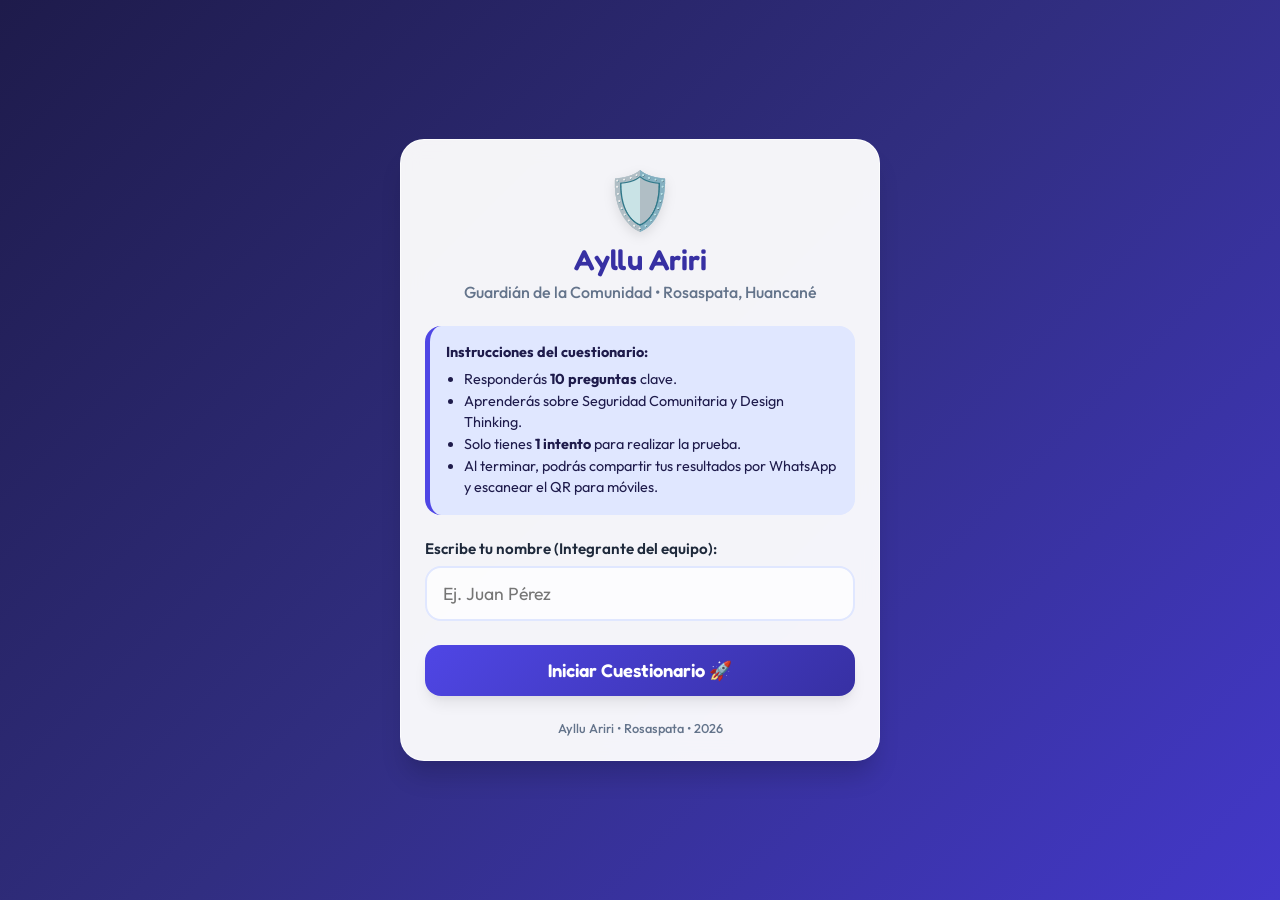
==== index.html @ aeeb2908 "Initial commit: Ayllu Ariri mobile quiz app" ====
<!DOCTYPE html>
<html lang="es">
<head>
    <meta charset="UTF-8">
    <meta name="viewport" content="width=device-width, initial-scale=1.0, maximum-scale=1.0, user-scalable=no">
    <title>Ayllu Ariri - Cuestionario de Emprendimiento</title>
    <meta name="description" content="Cuestionario sobre emprendimiento y Design Thinking para el proyecto Ayllu Ariri - Guardián de la Comunidad en Rosaspata, Huancané.">
    
    <!-- Google Fonts: Fredoka & Outfit -->
    <link rel="preconnect" href="https://fonts.googleapis.com">
    <link rel="preconnect" href="https://fonts.gstatic.com" crossorigin>
    <link href="https://fonts.googleapis.com/css2?family=Fredoka:wght@400;600;700&family=Outfit:wght@300;400;500;600;700&display=swap" rel="stylesheet">
    
    <!-- CSS Estilos -->
    <style>
        :root {
            --primary: #4f46e5;
            --primary-light: #e0e7ff;
            --primary-dark: #3730a3;
            --secondary: #f97316; /* Orange for safety/alert theme */
            --secondary-light: #ffedd5;
            --secondary-dark: #c2410c;
            --success: #10b981;
            --success-light: #d1fae5;
            --success-dark: #065f46;
            --error: #ef4444;
            --error-light: #fee2e2;
            --error-dark: #991b1b;
            --background: linear-gradient(135deg, #1e1b4b 0%, #312e81 50%, #4338ca 100%); /* Dark theme gradient */
            --card-bg: rgba(255, 255, 255, 0.95);
            --text-dark: #1e293b;
            --text-muted: #64748b;
            --border-radius-lg: 24px;
            --border-radius-md: 16px;
            --shadow-sm: 0 4px 6px -1px rgba(0, 0, 0, 0.05), 0 2px 4px -1px rgba(0, 0, 0, 0.03);
            --shadow-md: 0 10px 15px -3px rgba(0, 0, 0, 0.08), 0 4px 6px -2px rgba(0, 0, 0, 0.04);
            --shadow-lg: 0 20px 25px -5px rgba(0, 0, 0, 0.15), 0 10px 10px -5px rgba(0, 0, 0, 0.04);
        }

        * {
            box-sizing: border-box;
            margin: 0;
            padding: 0;
            -webkit-tap-highlight-color: transparent;
        }

        body {
            font-family: 'Outfit', sans-serif;
            background: var(--background);
            min-height: 100vh;
            display: flex;
            justify-content: center;
            align-items: center;
            color: var(--text-dark);
            padding: 16px;
            overflow-x: hidden;
        }

        #app-container {
            width: 100%;
            max-width: 480px;
            background: var(--card-bg);
            backdrop-filter: blur(10px);
            -webkit-backdrop-filter: blur(10px);
            border-radius: var(--border-radius-lg);
            box-shadow: var(--shadow-lg);
            padding: 24px;
            border: 1px solid rgba(255, 255, 255, 0.8);
            position: relative;
            z-index: 10;
            transition: all 0.3s ease;
        }

        h1, h2, h3 {
            font-family: 'Fredoka', sans-serif;
            font-weight: 600;
            text-align: center;
        }

        .text-center {
            text-align: center;
        }

        /* Confetti canvas overlay */
        #confetti-canvas {
            position: fixed;
            top: 0;
            left: 0;
            width: 100%;
            height: 100%;
            pointer-events: none;
            z-index: 99;
        }

        /* Screen States */
        .screen {
            display: none;
        }

        .screen.active {
            display: block;
            animation: fadeIn 0.4s cubic-bezier(0.16, 1, 0.3, 1);
        }

        @keyframes fadeIn {
            from {
                opacity: 0;
                transform: translateY(12px);
            }
            to {
                opacity: 1;
                transform: translateY(0);
            }
        }

        /* Logo / Header */
        .app-logo {
            font-size: 3.5rem;
            margin-bottom: 8px;
            display: inline-block;
            animation: bounce 2s infinite;
            filter: drop-shadow(0 4px 6px rgba(0,0,0,0.1));
        }

        @keyframes bounce {
            0%, 100% { transform: translateY(0); }
            50% { transform: translateY(-8px); }
        }

        .welcome-title {
            font-size: 1.8rem;
            color: var(--primary-dark);
            margin-bottom: 4px;
            line-height: 1.2;
        }

        .welcome-subtitle {
            font-size: 1rem;
            color: var(--text-muted);
            margin-bottom: 24px;
            font-weight: 500;
        }

        /* Info Rules Card */
        .info-card {
            background: var(--primary-light);
            border-radius: var(--border-radius-md);
            padding: 16px;
            margin-bottom: 24px;
            font-size: 0.9rem;
            color: #1e1b4b;
            text-align: left;
            line-height: 1.5;
            border-left: 5px solid var(--primary);
        }

        .info-card ul {
            margin-left: 18px;
            margin-top: 6px;
        }

        /* Input Styles */
        .input-group {
            margin-bottom: 24px;
            text-align: left;
        }

        .input-label {
            display: block;
            font-weight: 600;
            font-size: 0.95rem;
            margin-bottom: 8px;
            color: var(--text-dark);
        }

        .text-input {
            width: 100%;
            padding: 14px 16px;
            font-family: 'Outfit', sans-serif;
            font-size: 1.1rem;
            border: 2px solid var(--primary-light);
            border-radius: var(--border-radius-md);
            background: rgba(255, 255, 255, 0.8);
            outline: none;
            transition: all 0.2s;
        }

        .text-input:focus {
            border-color: var(--primary);
            box-shadow: 0 0 0 4px rgba(79, 70, 229, 0.15);
            background: #ffffff;
        }

        /* Button Styles */
        .btn {
            display: inline-flex;
            align-items: center;
            justify-content: center;
            width: 100%;
            padding: 14px 24px;
            font-family: 'Fredoka', sans-serif;
            font-size: 1.15rem;
            font-weight: 600;
            border: none;
            border-radius: var(--border-radius-md);
            cursor: pointer;
            transition: all 0.2s cubic-bezier(0.4, 0, 0.2, 1);
            box-shadow: var(--shadow-md);
            gap: 8px;
        }

        .btn-primary {
            background: linear-gradient(135deg, var(--primary) 0%, var(--primary-dark) 100%);
            color: #ffffff;
        }

        .btn-primary:hover:not(:disabled) {
            transform: translateY(-2px);
            box-shadow: 0 8px 16px rgba(79, 70, 229, 0.3);
        }

        .btn-primary:active:not(:disabled) {
            transform: translateY(1px);
        }

        .btn-primary:disabled {
            opacity: 0.6;
            cursor: not-allowed;
            box-shadow: none;
        }

        .btn-success {
            background: linear-gradient(135deg, #22c55e 0%, #15803d 100%);
            color: white;
        }

        .btn-success:hover {
            transform: translateY(-2px);
            box-shadow: 0 8px 16px rgba(34, 197, 94, 0.3);
        }

        /* Progress Bar */
        .quiz-header {
            display: flex;
            flex-direction: column;
            gap: 10px;
            margin-bottom: 20px;
        }

        .quiz-meta {
            display: flex;
            justify-content: space-between;
            align-items: center;
            font-size: 0.9rem;
            font-weight: 600;
            color: var(--text-muted);
        }

        .progress-container {
            width: 100%;
            height: 10px;
            background: var(--primary-light);
            border-radius: 5px;
            overflow: hidden;
        }

        .progress-bar {
            height: 100%;
            width: 0%;
            background: linear-gradient(90deg, var(--primary) 0%, var(--secondary) 100%);
            border-radius: 5px;
            transition: width 0.3s ease;
        }

        /* Question Box */
        .question-card {
            text-align: center;
            margin-bottom: 20px;
            padding: 8px;
        }

        .question-emoji {
            font-size: 4rem;
            margin-bottom: 12px;
            filter: drop-shadow(0 4px 6px rgba(0,0,0,0.1));
            display: inline-block;
        }

        .question-prompt {
            font-size: 1rem;
            color: var(--text-muted);
            margin-bottom: 8px;
            font-weight: 600;
            text-transform: uppercase;
            letter-spacing: 0.5px;
        }

        .question-text {
            font-family: 'Outfit', sans-serif;
            font-size: 1.25rem;
            font-weight: 700;
            color: var(--primary-dark);
            margin-bottom: 12px;
            line-height: 1.3;
        }

        .question-instruction {
            font-size: 0.9rem;
            color: var(--text-muted);
            background: rgba(79, 70, 229, 0.08);
            padding: 6px 12px;
            border-radius: 20px;
            display: inline-block;
            font-weight: 500;
        }

        /* Option Buttons */
        .options-list {
            display: flex;
            flex-direction: column;
            gap: 10px;
            margin-bottom: 24px;
        }

        .option-btn {
            background: #ffffff;
            border: 2px solid #e2e8f0;
            border-radius: var(--border-radius-md);
            padding: 12px 16px;
            font-family: 'Outfit', sans-serif;
            font-size: 1rem;
            font-weight: 500;
            text-align: left;
            cursor: pointer;
            transition: all 0.2s cubic-bezier(0.4, 0, 0.2, 1);
            display: flex;
            align-items: center;
            gap: 12px;
            box-shadow: var(--shadow-sm);
            width: 100%;
        }

        .option-btn:hover:not(:disabled) {
            border-color: var(--primary);
            transform: translateX(4px);
            background: var(--primary-light);
        }

        .option-btn:active:not(:disabled) {
            transform: scale(0.98);
        }

        .option-badge {
            width: 28px;
            height: 28px;
            border-radius: 50%;
            background: #f1f5f9;
            color: var(--text-muted);
            display: flex;
            align-items: center;
            justify-content: center;
            font-weight: 600;
            font-size: 0.9rem;
            flex-shrink: 0;
            transition: all 0.2s;
        }

        .option-text {
            flex-grow: 1;
            line-height: 1.3;
            color: var(--text-dark);
        }

        /* Option States after clicking */
        .option-btn.correct {
            border-color: var(--success);
            background-color: var(--success-light);
            color: var(--success-dark);
            box-shadow: 0 4px 12px rgba(16, 185, 129, 0.15);
        }

        .option-btn.correct .option-badge {
            background: var(--success);
            color: white;
        }

        .option-btn.incorrect {
            border-color: var(--error);
            background-color: var(--error-light);
            color: var(--error-dark);
            box-shadow: 0 4px 12px rgba(239, 68, 68, 0.15);
        }

        .option-btn.incorrect .option-badge {
            background: var(--error);
            color: white;
        }

        .option-btn:disabled {
            cursor: not-allowed;
            opacity: 0.7;
        }

        .option-btn.correct:disabled, .option-btn.incorrect:disabled {
            opacity: 1;
        }

        /* Feedback Footer */
        .action-container {
            min-height: 52px;
            display: flex;
            justify-content: center;
        }

        /* Score & Results Page */
        .result-score-circle {
            width: 130px;
            height: 130px;
            border-radius: 50%;
            background: linear-gradient(135deg, var(--primary-light) 0%, var(--secondary-light) 100%);
            border: 4px solid var(--primary);
            display: flex;
            flex-direction: column;
            justify-content: center;
            align-items: center;
            margin: 20px auto;
            box-shadow: var(--shadow-md);
            animation: pulseCircle 2s infinite alternate;
        }

        @keyframes pulseCircle {
            0% { transform: scale(1); box-shadow: var(--shadow-md); }
            100% { transform: scale(1.04); box-shadow: 0 12px 20px rgba(79, 70, 229, 0.15); }
        }

        .score-number {
            font-family: 'Fredoka', sans-serif;
            font-size: 2.8rem;
            color: var(--primary-dark);
            line-height: 1;
        }

        .score-max {
            font-size: 1rem;
            color: var(--text-muted);
            margin-top: 4px;
            font-weight: 600;
        }

        .performance-badge {
            font-family: 'Fredoka', sans-serif;
            font-size: 1.4rem;
            color: var(--secondary-dark);
            margin-bottom: 8px;
        }

        .feedback-message {
            font-size: 0.95rem;
            color: var(--text-muted);
            margin-bottom: 24px;
            line-height: 1.4;
        }

        .result-actions {
            display: flex;
            flex-direction: column;
            gap: 12px;
            margin-bottom: 24px;
        }

        /* QR Section */
        .qr-section {
            background: #f8fafc;
            border: 1px dashed var(--primary);
            border-radius: var(--border-radius-md);
            padding: 16px;
            margin-bottom: 24px;
            text-align: center;
        }

        .qr-title {
            font-size: 0.95rem;
            color: var(--primary-dark);
            margin-bottom: 8px;
            font-weight: 600;
        }

        .qr-image {
            width: 160px;
            height: 160px;
            margin: 8px auto;
            display: block;
            border-radius: 8px;
            border: 2px solid white;
            box-shadow: var(--shadow-sm);
        }

        .qr-text {
            font-size: 0.75rem;
            color: var(--text-muted);
            margin-top: 4px;
        }

        /* Table Summary */
        .summary-section {
            border-top: 1px solid #e2e8f0;
            padding-top: 24px;
            text-align: left;
        }

        .summary-title {
            font-size: 1.1rem;
            color: var(--text-dark);
            margin-bottom: 12px;
            font-family: 'Fredoka', sans-serif;
            display: flex;
            align-items: center;
            gap: 6px;
        }

        .summary-list {
            display: flex;
            flex-direction: column;
            gap: 10px;
            max-height: 220px;
            overflow-y: auto;
            padding-right: 4px;
        }

        /* Scrollbar styles */
        .summary-list::-webkit-scrollbar {
            width: 6px;
        }
        .summary-list::-webkit-scrollbar-track {
            background: #f1f5f9;
            border-radius: 3px;
        }
        .summary-list::-webkit-scrollbar-thumb {
            background: #cbd5e1;
            border-radius: 3px;
        }

        .summary-item {
            display: flex;
            align-items: center;
            background: #f8fafc;
            padding: 10px 12px;
            border-radius: var(--border-radius-md);
            font-size: 0.85rem;
            gap: 10px;
        }

        .summary-item.correct {
            border-left: 4px solid var(--success);
        }

        .summary-item.incorrect {
            border-left: 4px solid var(--error);
        }

        .summary-icon {
            font-size: 1.25rem;
            flex-shrink: 0;
        }

        .summary-content {
            flex-grow: 1;
        }

        .summary-content strong {
            color: var(--text-dark);
            display: block;
            margin-bottom: 2px;
        }

        .summary-content span {
            color: var(--text-muted);
            font-size: 0.8rem;
            display: block;
        }

        .status-badge {
            padding: 2px 8px;
            border-radius: 12px;
            font-size: 0.75rem;
            font-weight: 600;
            text-transform: uppercase;
        }

        .status-badge.correct {
            background: var(--success-light);
            color: var(--success-dark);
        }

        .status-badge.incorrect {
            background: var(--error-light);
            color: var(--error-dark);
        }

        /* Lock Screen */
        .lock-container {
            text-align: center;
            padding: 16px 0;
        }

        .lock-icon {
            font-size: 4rem;
            margin-bottom: 16px;
            animation: float 3s ease-in-out infinite;
        }

        @keyframes float {
            0%, 100% { transform: translateY(0); }
            50% { transform: translateY(-10px); }
        }

        /* Footer Info */
        .app-footer {
            margin-top: 24px;
            font-size: 0.8rem;
            color: var(--text-muted);
            text-align: center;
            font-weight: 500;
        }

        .whatsapp-icon {
            width: 24px;
            height: 24px;
            fill: currentColor;
        }
    </style>
</head>
<body>

    <canvas id="confetti-canvas"></canvas>

    <div id="app-container">
        <!-- PANTALLA 1: REGISTRO / INICIO -->
        <div id="screen-welcome" class="screen active text-center">
            <div class="app-logo">🛡️</div>
            <h1 class="welcome-title" id="main-heading">Ayllu Ariri</h1>
            <p class="welcome-subtitle">Guardián de la Comunidad &bull; Rosaspata, Huancané</p>
            
            <div class="info-card">
                <strong>Instrucciones del cuestionario:</strong>
                <ul>
                    <li>Responderás <strong>10 preguntas</strong> clave.</li>
                    <li>Aprenderás sobre Seguridad Comunitaria y Design Thinking.</li>
                    <li>Solo tienes <strong>1 intento</strong> para realizar la prueba.</li>
                    <li>Al terminar, podrás compartir tus resultados por WhatsApp y escanear el QR para móviles.</li>
                </ul>
            </div>

            <div class="input-group">
                <label for="student-name" class="input-label" id="name-input-label">Escribe tu nombre (Integrante del equipo):</label>
                <input type="text" id="student-name" class="text-input" placeholder="Ej. Juan Pérez" autocomplete="off">
            </div>

            <button id="btn-start" class="btn btn-primary" onclick="startQuiz()">
                Iniciar Cuestionario 🚀
            </button>
        </div>

        <!-- PANTALLA 2: PREGUNTAS -->
        <div id="screen-quiz" class="screen">
            <div class="quiz-header">
                <div class="quiz-meta">
                    <span id="quiz-student-display">Integrante: -</span>
                    <span id="quiz-progress-text">Pregunta 1 de 10</span>
                </div>
                <div class="progress-container">
                    <div id="quiz-progress-bar" class="progress-bar"></div>
                </div>
            </div>

            <div class="question-card">
                <div id="question-emoji" class="question-emoji">🛡️</div>
                <div id="question-prompt" class="question-prompt">Pregunta de Emprendimiento</div>
                <div id="question-text" class="question-text">¿Qué significa Ayllu Ariri?</div>
                <div id="question-instruction" class="question-instruction">Selecciona la respuesta correcta:</div>
            </div>

            <div class="options-list">
                <button class="option-btn" onclick="selectOption(0)" id="btn-option-0">
                    <span class="option-badge">A</span>
                    <span class="option-text" id="option-0">Opción 1</span>
                </button>
                <button class="option-btn" onclick="selectOption(1)" id="btn-option-1">
                    <span class="option-badge">B</span>
                    <span class="option-text" id="option-1">Opción 2</span>
                </button>
                <button class="option-btn" onclick="selectOption(2)" id="btn-option-2">
                    <span class="option-badge">C</span>
                    <span class="option-text" id="option-2">Opción 3</span>
                </button>
                <button class="option-btn" onclick="selectOption(3)" id="btn-option-3">
                    <span class="option-badge">D</span>
                    <span class="option-text" id="option-3">Opción 4</span>
                </button>
                <button class="option-btn" onclick="selectOption(4)" id="btn-option-4">
                    <span class="option-badge">E</span>
                    <span class="option-text" id="option-4">Opción 5</span>
                </button>
            </div>

            <div class="action-container">
                <button id="btn-next" class="btn btn-primary" style="display: none;" onclick="nextQuestion()">
                    Siguiente Pregunta ➡️
                </button>
            </div>
        </div>

        <!-- PANTALLA 3: RESULTADOS -->
        <div id="screen-results" class="screen text-center">
            <div class="app-logo">🎉</div>
            <h2 class="welcome-title">Cuestionario Completado</h2>
            <p id="result-student-name" style="font-weight: 600; color: var(--text-dark); margin-bottom: 8px;">Integrante: -</p>
            
            <div class="result-score-circle">
                <span id="result-score" class="score-number">0</span>
                <span class="score-max">de 10</span>
            </div>

            <div id="result-badge" class="performance-badge">¡Excelente!</div>
            <p id="result-feedback" class="feedback-message">¡Has demostrado un gran entendimiento sobre Design Thinking y seguridad!</p>

            <div class="result-actions">
                <!-- WhatsApp Share Button -->
                <button class="btn btn-success" id="btn-share-whatsapp" onclick="shareOnWhatsApp()">
                    <svg class="whatsapp-icon" viewBox="0 0 24 24">
                        <path d="M.057 24l1.687-6.163c-1.041-1.804-1.588-3.849-1.587-5.946C.06 5.348 5.397.01 12.008.01c3.202.001 6.212 1.246 8.477 3.514 2.266 2.268 3.507 5.28 3.505 8.484-.004 6.657-5.34 11.997-11.953 11.997-2.005-.001-3.973-.502-5.724-1.455L0 24zm6.59-4.846c1.6.95 3.188 1.449 4.625 1.451 5.436 0 9.851-4.388 9.854-9.778.002-2.611-1.013-5.067-2.86-6.92C16.37 2.062 13.914.979 12.006.979c-5.437 0-9.857 4.388-9.86 9.779-.001 1.933.51 3.818 1.482 5.502l-.986 3.606 3.738-.975c1.61.988 3.013 1.258 4.267 1.258zm9.141-6.195c-.272-.137-1.614-.8-1.861-.89-.246-.089-.427-.133-.607.137-.18.271-.696.89-.854 1.069-.158.178-.316.202-.588.066-.272-.137-1.15-.425-2.193-1.355-.812-.727-1.36-1.624-1.52-1.899-.16-.272-.017-.419.119-.554.123-.122.272-.32.408-.48.136-.16.18-.274.272-.457.091-.183.045-.343-.023-.48-.068-.137-.607-1.472-.832-2.015-.22-.53-.44-.457-.607-.466-.157-.008-.337-.009-.517-.009-.18 0-.473.069-.72.343-.247.273-.945.926-.945 2.259 0 1.332.969 2.62 1.103 2.804.135.183 1.906 2.923 4.617 4.103.645.281 1.148.45 1.541.577.649.206 1.24.177 1.707.107.521-.078 1.614-.662 1.839-1.302.226-.641.226-1.189.157-1.302-.067-.113-.248-.18-.521-.317z"/>
                    </svg>
                    Compartir con el Equipo por WhatsApp
                </button>
            </div>

            <!-- QR SECTION -->
            <div class="qr-section">
                <p class="qr-title" id="qr-section-title">📱 Accede desde tu móvil</p>
                <img id="qr-code-img" class="qr-image" src="" alt="Código QR">
                <p class="qr-text" id="qr-section-text">Escanea este código para ingresar o compartir</p>
            </div>

            <!-- DETALLE DE PREGUNTAS -->
            <div class="summary-section">
                <h3 class="summary-title">🔍 Resumen de tus respuestas:</h3>
                <div id="results-summary-list" class="summary-list">
                    <!-- Dinámico -->
                </div>
            </div>
        </div>

        <!-- PANTALLA 4: BLOQUEO POR COMPLETADO -->
        <div id="screen-locked" class="screen text-center">
            <div class="lock-icon">🔒</div>
            <h2 class="welcome-title">Cuestionario Ya Realizado</h2>
            <p class="welcome-subtitle">Solo se permite un intento para este cuestionario.</p>
            
            <div class="info-card" style="text-align: center;">
                Has completado la evaluación de <strong>Ayllu Ariri</strong>. Puedes ver tus resultados anteriores haciendo clic abajo.
            </div>

            <div class="result-actions" style="margin-top: 24px;">
                <button class="btn btn-primary" onclick="showPastResults()" id="btn-show-past">
                    Ver mis resultados anteriores 📊
                </button>
            </div>
        </div>

        <!-- FOOTER -->
        <div class="app-footer">
            Ayllu Ariri &bull; Rosaspata &bull; 2026
        </div>
    </div>

    <!-- JS Logic -->
    <script>
        // --- BASE DE DATOS DE LAS 10 PREGUNTAS SOBRE AYLLU ARIRI ---
        const quizData = [
            {
                id: 1,
                question: "¿Qué significa “Ayllu Ariri” en el proyecto de emprendimiento?",
                options: [
                    "Vendedor de productos escolares",
                    "Guardián de la comunidad",
                    "Juego para estudiantes",
                    "Nombre de una tienda",
                    "Grupo de música escolar"
                ],
                correctIdx: 1, // B
                emoji: "🛡️"
            },
            {
                id: 2,
                question: "¿Cuál es el problema principal que busca solucionar el emprendimiento “Ayllu Ariri”?",
                options: [
                    "La falta de juegos en el colegio",
                    "La inseguridad o incidencias dentro del colegio y la comunidad",
                    "La falta de tareas escolares",
                    "La venta de alimentos saludables",
                    "La limpieza de las aulas"
                ],
                correctIdx: 1, // B
                emoji: "🚨"
            },
            {
                id: 3,
                question: "En Design Thinking, la etapa de “empatizar” sirve para:",
                options: [
                    "Vender el producto rápidamente",
                    "Copiar ideas de otros colegios",
                    "Comprender las necesidades y problemas de las personas",
                    "Elegir el color del logo",
                    "Hacer publicidad en redes sociales"
                ],
                correctIdx: 2, // C
                emoji: "🤝"
            },
            {
                id: 4,
                question: "Para empatizar con la comunidad de Rosaspata, los estudiantes podrían:",
                options: [
                    "Preguntar a estudiantes, docentes y vecinos qué problemas de seguridad observan",
                    "Inventar problemas sin preguntar a nadie",
                    "Comprar materiales sin planificar",
                    "Hacer solo dibujos del proyecto",
                    "Pensar únicamente en ganar dinero"
                ],
                correctIdx: 0, // A
                emoji: "💬"
            },
            {
                id: 5,
                question: "¿Cuál sería una buena propuesta de valor para “Ayllu Ariri”?",
                options: [
                    "Una aplicación o botón que ayude a reportar incidencias en tiempo real",
                    "Una página para vender ropa",
                    "Un concurso de canto escolar",
                    "Una tienda de golosinas",
                    "Un juego sin relación con la seguridad"
                ],
                correctIdx: 0, // A
                emoji: "📱"
            },
            {
                id: 6,
                question: "En Design Thinking, la etapa de “definir” consiste en:",
                options: [
                    "Identificar claramente el problema que se quiere resolver",
                    "Comprar todos los materiales",
                    "Presentar el proyecto sin investigarlo",
                    "Pintar carteles decorativos",
                    "Elegir al azar una idea"
                ],
                correctIdx: 0, // A
                emoji: "📌"
            },
            {
                id: 7,
                question: "Si los estudiantes crean muchas ideas para mejorar la seguridad, están trabajando la etapa de:",
                options: [
                    "Evaluar",
                    "Idear",
                    "Vender",
                    "Archivar",
                    "Copiar"
                ],
                correctIdx: 1, // B
                emoji: "💡"
            },
            {
                id: 8,
                question: "¿Qué sería un prototipo del proyecto “Ayllu Ariri”?",
                options: [
                    "Una maqueta, dibujo, formulario o botón de alerta de prueba",
                    "Un cuaderno sin información",
                    "Una lista de asistencia",
                    "Una tarea de matemática",
                    "Un afiche sin explicación"
                ],
                correctIdx: 0, // A
                emoji: "🛠️"
            },
            {
                id: 9,
                question: "¿Por qué es importante probar el botón de alerta antes de usarlo oficialmente?",
                options: [
                    "Para saber si funciona bien y si realmente ayuda a reportar incidencias",
                    "Para perder tiempo en clase",
                    "Para evitar escuchar opiniones",
                    "Para cambiar el nombre del colegio",
                    "Para no mejorar el proyecto"
                ],
                correctIdx: 0, // A
                emoji: "🔄"
            },
            {
                id: 10,
                question: "¿Qué actitud emprendedora deben mostrar los estudiantes al desarrollar “Ayllu Ariri”?",
                options: [
                    "Trabajar en equipo, observar problemas reales y buscar soluciones útiles",
                    "Esperar que otros hagan todo",
                    "Burlarse de las ideas de sus compañeros",
                    "Copiar proyectos sin mejorarlos",
                    "Abandonar el proyecto cuando hay dificultades"
                ],
                correctIdx: 0, // A
                emoji: "👥"
            }
        ];

        // --- ESTADO GLOBAL DE LA APP ---
        let studentName = "";
        let currentQuestionIndex = 0;
        let score = 0;
        let examResults = []; // Registro de respuestas { question, selectedIdx, correctIdx, options, isCorrect }
        
        // --- WEB AUDIO API (EFECTOS DE SONIDO SINTETIZADOS) ---
        let audioCtx = null;

        function initAudio() {
            if (!audioCtx) {
                audioCtx = new (window.AudioContext || window.webkitAudioContext)();
            }
            if (audioCtx.state === 'suspended') {
                audioCtx.resume();
            }
        }

        function playSound(type) {
            try {
                initAudio();
                if (!audioCtx) return;
                
                const now = audioCtx.currentTime;
                
                if (type === 'correct') {
                    // Beep alegre de 2 notas (C5 -> E5)
                    const osc = audioCtx.createOscillator();
                    const gain = audioCtx.createGain();
                    osc.connect(gain);
                    gain.connect(audioCtx.destination);
                    osc.type = 'sine';
                    osc.frequency.setValueAtTime(523.25, now); // C5
                    gain.gain.setValueAtTime(0, now);
                    gain.gain.linearRampToValueAtTime(0.12, now + 0.04);
                    gain.gain.linearRampToValueAtTime(0.01, now + 0.12);
                    osc.start(now);
                    osc.stop(now + 0.12);

                    const osc2 = audioCtx.createOscillator();
                    const gain2 = audioCtx.createGain();
                    osc2.connect(gain2);
                    gain2.connect(audioCtx.destination);
                    osc2.type = 'sine';
                    osc2.frequency.setValueAtTime(659.25, now + 0.08); // E5
                    gain2.gain.setValueAtTime(0, now + 0.08);
                    gain2.gain.linearRampToValueAtTime(0.12, now + 0.12);
                    gain2.gain.linearRampToValueAtTime(0, now + 0.32);
                    osc2.start(now + 0.08);
                    osc2.stop(now + 0.32);
                } else if (type === 'incorrect') {
                    // Tono bajo descendente
                    const osc = audioCtx.createOscillator();
                    const gain = audioCtx.createGain();
                    osc.connect(gain);
                    gain.connect(audioCtx.destination);
                    osc.type = 'triangle';
                    osc.frequency.setValueAtTime(220, now); // A3
                    osc.frequency.exponentialRampToValueAtTime(110, now + 0.25); // A2
                    gain.gain.setValueAtTime(0, now);
                    gain.gain.linearRampToValueAtTime(0.15, now + 0.05);
                    gain.gain.linearRampToValueAtTime(0, now + 0.25);
                    osc.start(now);
                    osc.stop(now + 0.25);
                } else if (type === 'victory') {
                    // Melodía triunfal corta
                    const melody = [
                        { note: 523.25, duration: 0.08 }, // C5
                        { note: 587.33, duration: 0.08 }, // D5
                        { note: 659.25, duration: 0.08 }, // E5
                        { note: 783.99, duration: 0.25 }  // G5
                    ];
                    let delay = 0;
                    melody.forEach(item => {
                        const o = audioCtx.createOscillator();
                        const g = audioCtx.createGain();
                        o.connect(g);
                        g.connect(audioCtx.destination);
                        o.type = 'sine';
                        o.frequency.setValueAtTime(item.note, now + delay);
                        g.gain.setValueAtTime(0, now + delay);
                        g.gain.linearRampToValueAtTime(0.12, now + delay + 0.02);
                        g.gain.linearRampToValueAtTime(0, now + delay + item.duration);
                        o.start(now + delay);
                        o.stop(now + delay + item.duration);
                        delay += item.duration + 0.02;
                    });
                }
            } catch (e) {
                console.error("Audio error: ", e);
            }
        }

        // --- SISTEMA DE CONFETTI ---
        let confettiAnimationId = null;
        function launchConfetti() {
            const canvas = document.getElementById('confetti-canvas');
            const ctx = canvas.getContext('2d');
            canvas.width = window.innerWidth;
            canvas.height = window.innerHeight;
            
            window.addEventListener('resize', () => {
                canvas.width = window.innerWidth;
                canvas.height = window.innerHeight;
            }, { passive: true });

            let particles = [];
            const colors = ['#4f46e5', '#f97316', '#10b981', '#f59e0b', '#3b82f6', '#ec4899'];
            
            for (let i = 0; i < 120; i++) {
                particles.push({
                    x: Math.random() * canvas.width,
                    y: Math.random() * canvas.height - canvas.height,
                    r: Math.random() * 5 + 4,
                    d: Math.random() * canvas.height,
                    color: colors[Math.floor(Math.random() * colors.length)],
                    tilt: Math.random() * 10 - 5,
                    tiltAngleIncremental: Math.random() * 0.06 + 0.02,
                    tiltAngle: 0
                });
            }
            
            function draw() {
                ctx.clearRect(0, 0, canvas.width, canvas.height);
                particles.forEach((p, index) => {
                    p.tiltAngle += p.tiltAngleIncremental;
                    p.y += (Math.cos(p.d) + 3 + p.r / 2) / 2.5;
                    p.x += Math.sin(p.tiltAngle);
                    p.tilt = Math.sin(p.tiltAngle - index/3) * 12;
                    
                    ctx.beginPath();
                    ctx.lineWidth = p.r;
                    ctx.strokeStyle = p.color;
                    ctx.moveTo(p.x + p.tilt + p.r / 2, p.y);
                    ctx.lineTo(p.x + p.tilt, p.y + p.tilt + p.r / 2);
                    ctx.stroke();
                });
                
                update();
            }
            
            function update() {
                let remaining = 0;
                particles.forEach(p => {
                    if (p.y < canvas.height) {
                        remaining++;
                    }
                });
                if (remaining > 0) {
                    confettiAnimationId = requestAnimationFrame(draw);
                } else {
                    ctx.clearRect(0, 0, canvas.width, canvas.height);
                }
            }
            
            if (confettiAnimationId) {
                cancelAnimationFrame(confettiAnimationId);
            }
            draw();
        }

        // --- INICIALIZACIÓN ---
        window.addEventListener('DOMContentLoaded', () => {
            const completed = localStorage.getItem('ayllu_ariri_completado');
            if (completed === 'true') {
                showScreen('screen-locked');
            }
        });

        function showScreen(screenId) {
            document.querySelectorAll('.screen').forEach(scr => {
                scr.classList.remove('active');
            });
            document.getElementById(screenId).classList.add('active');
        }

        function startQuiz() {
            const inputName = document.getElementById('student-name');
            studentName = inputName.value.trim();
            
            if (studentName.length < 3) {
                alert("Por favor, ingresa tu nombre completo (como integrante del equipo).");
                inputName.focus();
                return;
            }

            initAudio();
            
            currentQuestionIndex = 0;
            score = 0;
            examResults = [];
            
            document.getElementById('quiz-student-display').innerText = "Integrante: " + studentName;
            
            renderQuestion();
            showScreen('screen-quiz');
        }

        // --- RENDERIZADO DE PREGUNTAS ---
        function renderQuestion() {
            const currentItem = quizData[currentQuestionIndex];
            const progressPercent = (currentQuestionIndex / quizData.length) * 100;
            
            document.getElementById('quiz-progress-bar').style.width = progressPercent + "%";
            document.getElementById('quiz-progress-text').innerText = `Pregunta ${currentQuestionIndex + 1} de ${quizData.length}`;
            
            document.getElementById('btn-next').style.display = 'none';
            
            const emojiEl = document.getElementById('question-emoji');
            const questionEl = document.getElementById('question-text');
            
            emojiEl.innerText = currentItem.emoji;
            questionEl.innerText = currentItem.question;
            
            const alphabet = ['A', 'B', 'C', 'D', 'E'];
            for (let i = 0; i < 5; i++) {
                const btn = document.getElementById(`btn-option-${i}`);
                btn.className = 'option-btn';
                btn.disabled = false;
                
                const badge = btn.querySelector('.option-badge');
                badge.innerText = alphabet[i];
                
                const text = btn.querySelector('.option-text');
                text.innerText = currentItem.options[i];
            }
        }

        // --- SELECCIÓN DE OPCIÓN ---
        function selectOption(selectedIdx) {
            const currentItem = quizData[currentQuestionIndex];
            const correctIdx = currentItem.correctIdx;
            
            for (let i = 0; i < 5; i++) {
                const btn = document.getElementById(`btn-option-${i}`);
                btn.disabled = true;
                if (i === correctIdx) {
                    btn.classList.add('correct');
                } else if (i === selectedIdx) {
                    btn.classList.add('incorrect');
                }
            }
            
            const isCorrect = (selectedIdx === correctIdx);
            
            if (isCorrect) {
                playSound('correct');
                score++;
            } else {
                playSound('incorrect');
            }
            
            examResults.push({
                question: currentItem,
                selectedIdx: selectedIdx,
                correctIdx: correctIdx,
                isCorrect: isCorrect
            });
            
            document.getElementById('btn-next').style.display = 'inline-flex';
        }

        function nextQuestion() {
            currentQuestionIndex++;
            if (currentQuestionIndex < quizData.length) {
                renderQuestion();
            } else {
                finishQuiz();
            }
        }

        function finishQuiz() {
            localStorage.setItem('ayllu_ariri_completado', 'true');
            localStorage.setItem('ayllu_ariri_integrante', studentName);
            localStorage.setItem('ayllu_ariri_puntaje', score);
            localStorage.setItem('ayllu_ariri_detalles', JSON.stringify(examResults));
            
            displayResults();
        }

        function displayResults() {
            const savedName = localStorage.getItem('ayllu_ariri_integrante') || studentName;
            const savedScore = parseInt(localStorage.getItem('ayllu_ariri_puntaje') || score, 10);
            const savedResults = JSON.parse(localStorage.getItem('ayllu_ariri_detalles') || JSON.stringify(examResults));
            
            document.getElementById('result-student-name').innerText = "Integrante: " + savedName;
            document.getElementById('result-score').innerText = savedScore;
            
            const badgeEl = document.getElementById('result-badge');
            const feedbackEl = document.getElementById('result-feedback');
            
            if (savedScore >= 9) {
                badgeEl.innerText = "¡Excelente Guardián! 🏆🛡️";
                badgeEl.style.color = "var(--success)";
                feedbackEl.innerText = "¡Soberbio! Has demostrado comprender a la perfección el proyecto de seguridad y las etapas del Design Thinking.";
                playSound('victory');
                launchConfetti();
            } else if (savedScore >= 7) {
                badgeEl.innerText = "¡Buen Trabajo! 👏";
                badgeEl.style.color = "var(--primary)";
                feedbackEl.innerText = "¡Muy bien! Tienes bases muy sólidas de emprendimiento y la propuesta del proyecto Ayllu Ariri.";
                playSound('victory');
                launchConfetti();
            } else {
                badgeEl.innerText = "¡Sigue Aprendiendo! 💪";
                badgeEl.style.color = "var(--secondary-dark)";
                feedbackEl.innerText = "Puedes repasar los conceptos de empatizar, definir, idear y prototipar para mejorar tus respuestas.";
            }

            // --- CÓDIGO QR ---
            // Generar el código QR apuntando a la URL final en GitHub Pages
            const targetUrl = "https://juanjosederecho.github.io/ayllu-ariri/";
            document.getElementById('qr-code-img').src = `https://api.qrserver.com/v1/create-qr-code/?size=200x200&data=${encodeURIComponent(targetUrl)}`;

            // --- DETALLES DE PREGUNTAS ---
            const listEl = document.getElementById('results-summary-list');
            listEl.innerHTML = '';
            
            savedResults.forEach((res, idx) => {
                const itemDiv = document.createElement('div');
                itemDiv.className = `summary-item ${res.isCorrect ? 'correct' : 'incorrect'}`;
                
                const emojiSpan = document.createElement('span');
                emojiSpan.className = 'summary-icon';
                emojiSpan.innerText = res.question.emoji;
                
                const contentDiv = document.createElement('div');
                contentDiv.className = 'summary-content';
                
                const selectedText = res.question.options[res.selectedIdx];
                const correctText = res.question.options[res.correctIdx];
                
                contentDiv.innerHTML = `
                    <strong>${idx + 1}. ${res.question.question}</strong>
                    <span>Tu respuesta: ${selectedText} ${res.isCorrect ? '' : ` &bull; Correcta: ${correctText}`}</span>
                `;
                
                const statusSpan = document.createElement('span');
                statusSpan.className = `status-badge ${res.isCorrect ? 'correct' : 'incorrect'}`;
                statusSpan.innerText = res.isCorrect ? 'Bien' : 'Mal';
                
                itemDiv.appendChild(emojiSpan);
                itemDiv.appendChild(contentDiv);
                itemDiv.appendChild(statusSpan);
                
                listEl.appendChild(itemDiv);
            });
            
            showScreen('screen-results');
        }

        // --- WHATSAPP SHARE ---
        function shareOnWhatsApp() {
            const savedName = localStorage.getItem('ayllu_ariri_integrante') || studentName;
            const savedScore = parseInt(localStorage.getItem('ayllu_ariri_puntaje') || score, 10);
            
            let message = `*Ayllu Ariri – Guardián de la Comunidad* 🛡️\n`;
            message += `*Proyecto:* Seguridad escolar y comunitaria en Rosaspata, Huancané\n\n`;
            message += `¡Hola! He completado el cuestionario de Design Thinking y Emprendimiento.\n`;
            message += `👤 *Integrante:* ${savedName}\n`;
            message += `📝 *Puntaje:* *${savedScore}/10*\n\n`;
            
            if (savedScore >= 9) message += `¡Excelente nivel de preparación! 🌟🚀\n`;
            else message += `¡Sigamos trabajando por la seguridad del colegio! 💪\n`;
            
            message += `\nPrueba la aplicación aquí: https://juanjosederecho.github.io/ayllu-ariri/`;
            
            const encodedText = encodeURIComponent(message);
            window.open(`https://wa.me/?text=${encodedText}`, '_blank');
        }

        function showPastResults() {
            displayResults();
        }
    </script>
</body>
</html>
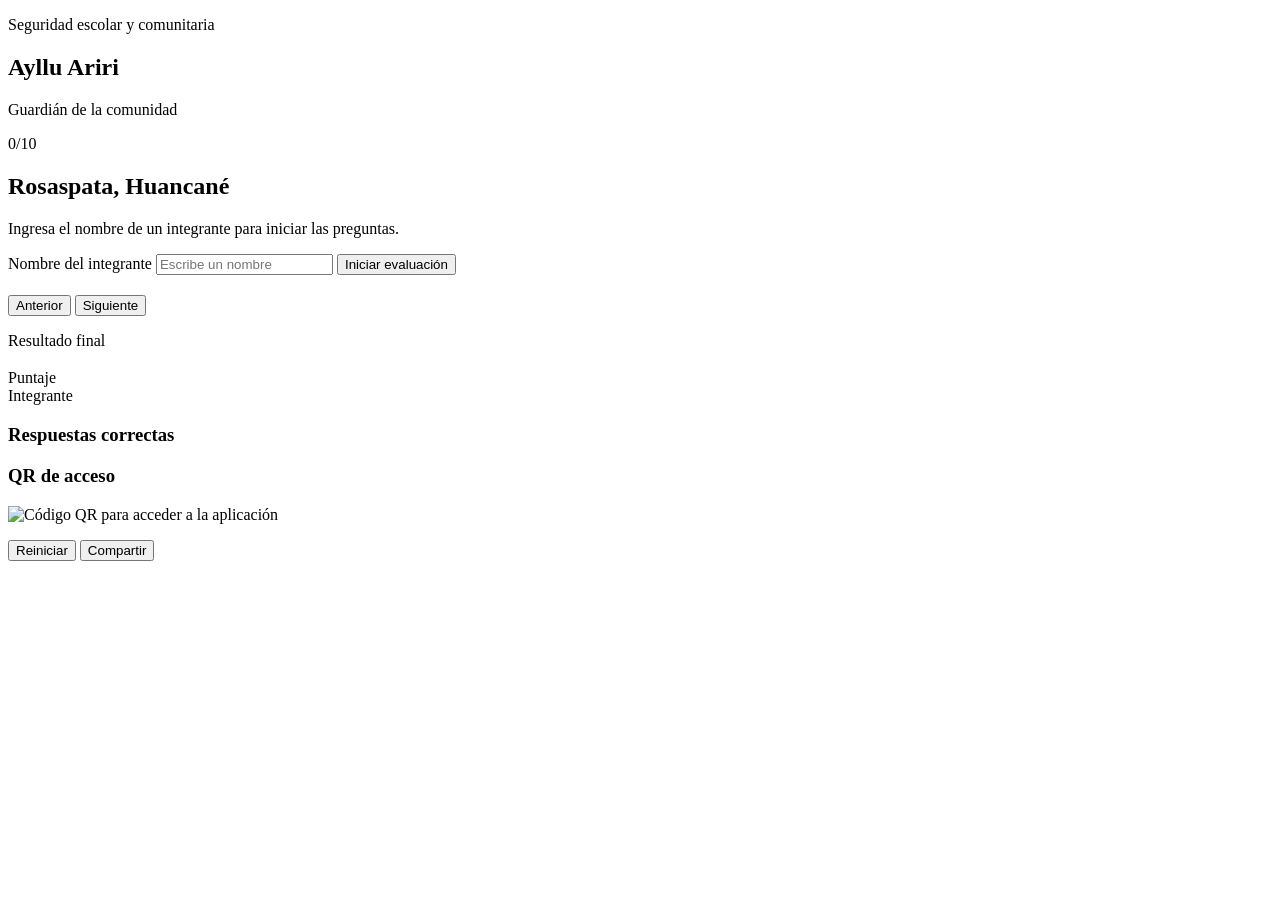
==== commit 73055d7c: "Actualizar pantalla principal de Ayllu Ariri" ====
--- a/index.html
+++ b/index.html
@@ -1,1288 +1,87 @@
-<!DOCTYPE html>
+<!doctype html>
 <html lang="es">
-<head>
-    <meta charset="UTF-8">
-    <meta name="viewport" content="width=device-width, initial-scale=1.0, maximum-scale=1.0, user-scalable=no">
-    <title>Ayllu Ariri - Cuestionario de Emprendimiento</title>
-    <meta name="description" content="Cuestionario sobre emprendimiento y Design Thinking para el proyecto Ayllu Ariri - Guardián de la Comunidad en Rosaspata, Huancané.">
-    
-    <!-- Google Fonts: Fredoka & Outfit -->
-    <link rel="preconnect" href="https://fonts.googleapis.com">
-    <link rel="preconnect" href="https://fonts.gstatic.com" crossorigin>
-    <link href="https://fonts.googleapis.com/css2?family=Fredoka:wght@400;600;700&family=Outfit:wght@300;400;500;600;700&display=swap" rel="stylesheet">
-    
-    <!-- CSS Estilos -->
-    <style>
-        :root {
-            --primary: #4f46e5;
-            --primary-light: #e0e7ff;
-            --primary-dark: #3730a3;
-            --secondary: #f97316; /* Orange for safety/alert theme */
-            --secondary-light: #ffedd5;
-            --secondary-dark: #c2410c;
-            --success: #10b981;
-            --success-light: #d1fae5;
-            --success-dark: #065f46;
-            --error: #ef4444;
-            --error-light: #fee2e2;
-            --error-dark: #991b1b;
-            --background: linear-gradient(135deg, #1e1b4b 0%, #312e81 50%, #4338ca 100%); /* Dark theme gradient */
-            --card-bg: rgba(255, 255, 255, 0.95);
-            --text-dark: #1e293b;
-            --text-muted: #64748b;
-            --border-radius-lg: 24px;
-            --border-radius-md: 16px;
-            --shadow-sm: 0 4px 6px -1px rgba(0, 0, 0, 0.05), 0 2px 4px -1px rgba(0, 0, 0, 0.03);
-            --shadow-md: 0 10px 15px -3px rgba(0, 0, 0, 0.08), 0 4px 6px -2px rgba(0, 0, 0, 0.04);
-            --shadow-lg: 0 20px 25px -5px rgba(0, 0, 0, 0.15), 0 10px 10px -5px rgba(0, 0, 0, 0.04);
-        }
+  <head>
+    <meta charset="utf-8" />
+    <meta name="viewport" content="width=device-width, initial-scale=1" />
+    <meta name="theme-color" content="#0f766e" />
+    <title>Ayllu Ariri</title>
+    <link rel="manifest" href="manifest.webmanifest" />
+    <link rel="icon" href="assets/icon.svg" type="image/svg+xml" />
+    <link rel="stylesheet" href="styles.css" />
+  </head>
+  <body>
+    <main class="app-shell">
+      <section class="top-panel" aria-label="Presentación">
+        <div>
+          <p class="eyebrow">Seguridad escolar y comunitaria</p>
+          <h1>Ayllu Ariri</h1>
+          <p class="subtitle">Guardián de la comunidad</p>
+        </div>
+        <div class="score-chip" id="progressText">0/10</div>
+      </section>
 
-        * {
-            box-sizing: border-box;
-            margin: 0;
-            padding: 0;
-            -webkit-tap-highlight-color: transparent;
-        }
+      <section class="screen active" id="startScreen">
+        <div class="intro-band">
+          <h2>Rosaspata, Huancané</h2>
+          <p>Ingresa el nombre de un integrante para iniciar las preguntas.</p>
+        </div>
+        <form id="startForm" class="form-panel">
+          <label for="studentName">Nombre del integrante</label>
+          <input id="studentName" name="studentName" type="text" autocomplete="name" placeholder="Escribe un nombre" required />
+          <button type="submit">Iniciar evaluación</button>
+        </form>
+      </section>
 
-        body {
-            font-family: 'Outfit', sans-serif;
-            background: var(--background);
-            min-height: 100vh;
-            display: flex;
-            justify-content: center;
-            align-items: center;
-            color: var(--text-dark);
-            padding: 16px;
-            overflow-x: hidden;
-        }
+      <section class="screen" id="quizScreen" aria-live="polite">
+        <div class="quiz-meta">
+          <span id="studentBadge"></span>
+          <span id="questionNumber"></span>
+        </div>
+        <article class="question-panel">
+          <h2 id="questionText"></h2>
+          <div class="answers" id="answers"></div>
+        </article>
+        <div class="actions">
+          <button type="button" class="secondary" id="backBtn">Anterior</button>
+          <button type="button" id="nextBtn">Siguiente</button>
+        </div>
+      </section>
 
-        #app-container {
-            width: 100%;
-            max-width: 480px;
-            background: var(--card-bg);
-            backdrop-filter: blur(10px);
-            -webkit-backdrop-filter: blur(10px);
-            border-radius: var(--border-radius-lg);
-            box-shadow: var(--shadow-lg);
-            padding: 24px;
-            border: 1px solid rgba(255, 255, 255, 0.8);
-            position: relative;
-            z-index: 10;
-            transition: all 0.3s ease;
-        }
-
-        h1, h2, h3 {
-            font-family: 'Fredoka', sans-serif;
-            font-weight: 600;
-            text-align: center;
-        }
-
-        .text-center {
-            text-align: center;
-        }
-
-        /* Confetti canvas overlay */
-        #confetti-canvas {
-            position: fixed;
-            top: 0;
-            left: 0;
-            width: 100%;
-            height: 100%;
-            pointer-events: none;
-            z-index: 99;
-        }
-
-        /* Screen States */
-        .screen {
-            display: none;
-        }
-
-        .screen.active {
-            display: block;
-            animation: fadeIn 0.4s cubic-bezier(0.16, 1, 0.3, 1);
-        }
-
-        @keyframes fadeIn {
-            from {
-                opacity: 0;
-                transform: translateY(12px);
-            }
-            to {
-                opacity: 1;
-                transform: translateY(0);
-            }
-        }
-
-        /* Logo / Header */
-        .app-logo {
-            font-size: 3.5rem;
-            margin-bottom: 8px;
-            display: inline-block;
-            animation: bounce 2s infinite;
-            filter: drop-shadow(0 4px 6px rgba(0,0,0,0.1));
-        }
-
-        @keyframes bounce {
-            0%, 100% { transform: translateY(0); }
-            50% { transform: translateY(-8px); }
-        }
-
-        .welcome-title {
-            font-size: 1.8rem;
-            color: var(--primary-dark);
-            margin-bottom: 4px;
-            line-height: 1.2;
-        }
-
-        .welcome-subtitle {
-            font-size: 1rem;
-            color: var(--text-muted);
-            margin-bottom: 24px;
-            font-weight: 500;
-        }
-
-        /* Info Rules Card */
-        .info-card {
-            background: var(--primary-light);
-            border-radius: var(--border-radius-md);
-            padding: 16px;
-            margin-bottom: 24px;
-            font-size: 0.9rem;
-            color: #1e1b4b;
-            text-align: left;
-            line-height: 1.5;
-            border-left: 5px solid var(--primary);
-        }
-
-        .info-card ul {
-            margin-left: 18px;
-            margin-top: 6px;
-        }
-
-        /* Input Styles */
-        .input-group {
-            margin-bottom: 24px;
-            text-align: left;
-        }
-
-        .input-label {
-            display: block;
-            font-weight: 600;
-            font-size: 0.95rem;
-            margin-bottom: 8px;
-            color: var(--text-dark);
-        }
-
-        .text-input {
-            width: 100%;
-            padding: 14px 16px;
-            font-family: 'Outfit', sans-serif;
-            font-size: 1.1rem;
-            border: 2px solid var(--primary-light);
-            border-radius: var(--border-radius-md);
-            background: rgba(255, 255, 255, 0.8);
-            outline: none;
-            transition: all 0.2s;
-        }
-
-        .text-input:focus {
-            border-color: var(--primary);
-            box-shadow: 0 0 0 4px rgba(79, 70, 229, 0.15);
-            background: #ffffff;
-        }
-
-        /* Button Styles */
-        .btn {
-            display: inline-flex;
-            align-items: center;
-            justify-content: center;
-            width: 100%;
-            padding: 14px 24px;
-            font-family: 'Fredoka', sans-serif;
-            font-size: 1.15rem;
-            font-weight: 600;
-            border: none;
-            border-radius: var(--border-radius-md);
-            cursor: pointer;
-            transition: all 0.2s cubic-bezier(0.4, 0, 0.2, 1);
-            box-shadow: var(--shadow-md);
-            gap: 8px;
-        }
-
-        .btn-primary {
-            background: linear-gradient(135deg, var(--primary) 0%, var(--primary-dark) 100%);
-            color: #ffffff;
-        }
-
-        .btn-primary:hover:not(:disabled) {
-            transform: translateY(-2px);
-            box-shadow: 0 8px 16px rgba(79, 70, 229, 0.3);
-        }
-
-        .btn-primary:active:not(:disabled) {
-            transform: translateY(1px);
-        }
-
-        .btn-primary:disabled {
-            opacity: 0.6;
-            cursor: not-allowed;
-            box-shadow: none;
-        }
-
-        .btn-success {
-            background: linear-gradient(135deg, #22c55e 0%, #15803d 100%);
-            color: white;
-        }
-
-        .btn-success:hover {
-            transform: translateY(-2px);
-            box-shadow: 0 8px 16px rgba(34, 197, 94, 0.3);
-        }
-
-        /* Progress Bar */
-        .quiz-header {
-            display: flex;
-            flex-direction: column;
-            gap: 10px;
-            margin-bottom: 20px;
-        }
-
-        .quiz-meta {
-            display: flex;
-            justify-content: space-between;
-            align-items: center;
-            font-size: 0.9rem;
-            font-weight: 600;
-            color: var(--text-muted);
-        }
-
-        .progress-container {
-            width: 100%;
-            height: 10px;
-            background: var(--primary-light);
-            border-radius: 5px;
-            overflow: hidden;
-        }
-
-        .progress-bar {
-            height: 100%;
-            width: 0%;
-            background: linear-gradient(90deg, var(--primary) 0%, var(--secondary) 100%);
-            border-radius: 5px;
-            transition: width 0.3s ease;
-        }
-
-        /* Question Box */
-        .question-card {
-            text-align: center;
-            margin-bottom: 20px;
-            padding: 8px;
-        }
-
-        .question-emoji {
-            font-size: 4rem;
-            margin-bottom: 12px;
-            filter: drop-shadow(0 4px 6px rgba(0,0,0,0.1));
-            display: inline-block;
-        }
-
-        .question-prompt {
-            font-size: 1rem;
-            color: var(--text-muted);
-            margin-bottom: 8px;
-            font-weight: 600;
-            text-transform: uppercase;
-            letter-spacing: 0.5px;
-        }
-
-        .question-text {
-            font-family: 'Outfit', sans-serif;
-            font-size: 1.25rem;
-            font-weight: 700;
-            color: var(--primary-dark);
-            margin-bottom: 12px;
-            line-height: 1.3;
-        }
-
-        .question-instruction {
-            font-size: 0.9rem;
-            color: var(--text-muted);
-            background: rgba(79, 70, 229, 0.08);
-            padding: 6px 12px;
-            border-radius: 20px;
-            display: inline-block;
-            font-weight: 500;
-        }
-
-        /* Option Buttons */
-        .options-list {
-            display: flex;
-            flex-direction: column;
-            gap: 10px;
-            margin-bottom: 24px;
-        }
-
-        .option-btn {
-            background: #ffffff;
-            border: 2px solid #e2e8f0;
-            border-radius: var(--border-radius-md);
-            padding: 12px 16px;
-            font-family: 'Outfit', sans-serif;
-            font-size: 1rem;
-            font-weight: 500;
-            text-align: left;
-            cursor: pointer;
-            transition: all 0.2s cubic-bezier(0.4, 0, 0.2, 1);
-            display: flex;
-            align-items: center;
-            gap: 12px;
-            box-shadow: var(--shadow-sm);
-            width: 100%;
-        }
-
-        .option-btn:hover:not(:disabled) {
-            border-color: var(--primary);
-            transform: translateX(4px);
-            background: var(--primary-light);
-        }
-
-        .option-btn:active:not(:disabled) {
-            transform: scale(0.98);
-        }
-
-        .option-badge {
-            width: 28px;
-            height: 28px;
-            border-radius: 50%;
-            background: #f1f5f9;
-            color: var(--text-muted);
-            display: flex;
-            align-items: center;
-            justify-content: center;
-            font-weight: 600;
-            font-size: 0.9rem;
-            flex-shrink: 0;
-            transition: all 0.2s;
-        }
-
-        .option-text {
-            flex-grow: 1;
-            line-height: 1.3;
-            color: var(--text-dark);
-        }
-
-        /* Option States after clicking */
-        .option-btn.correct {
-            border-color: var(--success);
-            background-color: var(--success-light);
-            color: var(--success-dark);
-            box-shadow: 0 4px 12px rgba(16, 185, 129, 0.15);
-        }
-
-        .option-btn.correct .option-badge {
-            background: var(--success);
-            color: white;
-        }
-
-        .option-btn.incorrect {
-            border-color: var(--error);
-            background-color: var(--error-light);
-            color: var(--error-dark);
-            box-shadow: 0 4px 12px rgba(239, 68, 68, 0.15);
-        }
-
-        .option-btn.incorrect .option-badge {
-            background: var(--error);
-            color: white;
-        }
-
-        .option-btn:disabled {
-            cursor: not-allowed;
-            opacity: 0.7;
-        }
-
-        .option-btn.correct:disabled, .option-btn.incorrect:disabled {
-            opacity: 1;
-        }
-
-        /* Feedback Footer */
-        .action-container {
-            min-height: 52px;
-            display: flex;
-            justify-content: center;
-        }
-
-        /* Score & Results Page */
-        .result-score-circle {
-            width: 130px;
-            height: 130px;
-            border-radius: 50%;
-            background: linear-gradient(135deg, var(--primary-light) 0%, var(--secondary-light) 100%);
-            border: 4px solid var(--primary);
-            display: flex;
-            flex-direction: column;
-            justify-content: center;
-            align-items: center;
-            margin: 20px auto;
-            box-shadow: var(--shadow-md);
-            animation: pulseCircle 2s infinite alternate;
-        }
-
-        @keyframes pulseCircle {
-            0% { transform: scale(1); box-shadow: var(--shadow-md); }
-            100% { transform: scale(1.04); box-shadow: 0 12px 20px rgba(79, 70, 229, 0.15); }
-        }
-
-        .score-number {
-            font-family: 'Fredoka', sans-serif;
-            font-size: 2.8rem;
-            color: var(--primary-dark);
-            line-height: 1;
-        }
-
-        .score-max {
-            font-size: 1rem;
-            color: var(--text-muted);
-            margin-top: 4px;
-            font-weight: 600;
-        }
-
-        .performance-badge {
-            font-family: 'Fredoka', sans-serif;
-            font-size: 1.4rem;
-            color: var(--secondary-dark);
-            margin-bottom: 8px;
-        }
-
-        .feedback-message {
-            font-size: 0.95rem;
-            color: var(--text-muted);
-            margin-bottom: 24px;
-            line-height: 1.4;
-        }
-
-        .result-actions {
-            display: flex;
-            flex-direction: column;
-            gap: 12px;
-            margin-bottom: 24px;
-        }
-
-        /* QR Section */
-        .qr-section {
-            background: #f8fafc;
-            border: 1px dashed var(--primary);
-            border-radius: var(--border-radius-md);
-            padding: 16px;
-            margin-bottom: 24px;
-            text-align: center;
-        }
-
-        .qr-title {
-            font-size: 0.95rem;
-            color: var(--primary-dark);
-            margin-bottom: 8px;
-            font-weight: 600;
-        }
-
-        .qr-image {
-            width: 160px;
-            height: 160px;
-            margin: 8px auto;
-            display: block;
-            border-radius: 8px;
-            border: 2px solid white;
-            box-shadow: var(--shadow-sm);
-        }
-
-        .qr-text {
-            font-size: 0.75rem;
-            color: var(--text-muted);
-            margin-top: 4px;
-        }
-
-        /* Table Summary */
-        .summary-section {
-            border-top: 1px solid #e2e8f0;
-            padding-top: 24px;
-            text-align: left;
-        }
-
-        .summary-title {
-            font-size: 1.1rem;
-            color: var(--text-dark);
-            margin-bottom: 12px;
-            font-family: 'Fredoka', sans-serif;
-            display: flex;
-            align-items: center;
-            gap: 6px;
-        }
-
-        .summary-list {
-            display: flex;
-            flex-direction: column;
-            gap: 10px;
-            max-height: 220px;
-            overflow-y: auto;
-            padding-right: 4px;
-        }
-
-        /* Scrollbar styles */
-        .summary-list::-webkit-scrollbar {
-            width: 6px;
-        }
-        .summary-list::-webkit-scrollbar-track {
-            background: #f1f5f9;
-            border-radius: 3px;
-        }
-        .summary-list::-webkit-scrollbar-thumb {
-            background: #cbd5e1;
-            border-radius: 3px;
-        }
-
-        .summary-item {
-            display: flex;
-            align-items: center;
-            background: #f8fafc;
-            padding: 10px 12px;
-            border-radius: var(--border-radius-md);
-            font-size: 0.85rem;
-            gap: 10px;
-        }
-
-        .summary-item.correct {
-            border-left: 4px solid var(--success);
-        }
-
-        .summary-item.incorrect {
-            border-left: 4px solid var(--error);
-        }
-
-        .summary-icon {
-            font-size: 1.25rem;
-            flex-shrink: 0;
-        }
-
-        .summary-content {
-            flex-grow: 1;
-        }
-
-        .summary-content strong {
-            color: var(--text-dark);
-            display: block;
-            margin-bottom: 2px;
-        }
-
-        .summary-content span {
-            color: var(--text-muted);
-            font-size: 0.8rem;
-            display: block;
-        }
-
-        .status-badge {
-            padding: 2px 8px;
-            border-radius: 12px;
-            font-size: 0.75rem;
-            font-weight: 600;
-            text-transform: uppercase;
-        }
-
-        .status-badge.correct {
-            background: var(--success-light);
-            color: var(--success-dark);
-        }
-
-        .status-badge.incorrect {
-            background: var(--error-light);
-            color: var(--error-dark);
-        }
-
-        /* Lock Screen */
-        .lock-container {
-            text-align: center;
-            padding: 16px 0;
-        }
-
-        .lock-icon {
-            font-size: 4rem;
-            margin-bottom: 16px;
-            animation: float 3s ease-in-out infinite;
-        }
-
-        @keyframes float {
-            0%, 100% { transform: translateY(0); }
-            50% { transform: translateY(-10px); }
-        }
-
-        /* Footer Info */
-        .app-footer {
-            margin-top: 24px;
-            font-size: 0.8rem;
-            color: var(--text-muted);
-            text-align: center;
-            font-weight: 500;
-        }
-
-        .whatsapp-icon {
-            width: 24px;
-            height: 24px;
-            fill: currentColor;
-        }
-    </style>
-</head>
-<body>
-
-    <canvas id="confetti-canvas"></canvas>
-
-    <div id="app-container">
-        <!-- PANTALLA 1: REGISTRO / INICIO -->
-        <div id="screen-welcome" class="screen active text-center">
-            <div class="app-logo">🛡️</div>
-            <h1 class="welcome-title" id="main-heading">Ayllu Ariri</h1>
-            <p class="welcome-subtitle">Guardián de la Comunidad &bull; Rosaspata, Huancané</p>
-            
-            <div class="info-card">
-                <strong>Instrucciones del cuestionario:</strong>
-                <ul>
-                    <li>Responderás <strong>10 preguntas</strong> clave.</li>
-                    <li>Aprenderás sobre Seguridad Comunitaria y Design Thinking.</li>
-                    <li>Solo tienes <strong>1 intento</strong> para realizar la prueba.</li>
-                    <li>Al terminar, podrás compartir tus resultados por WhatsApp y escanear el QR para móviles.</li>
-                </ul>
+      <section class="screen" id="resultScreen">
+        <div class="result-panel">
+          <p class="eyebrow">Resultado final</p>
+          <h2 id="resultTitle"></h2>
+          <p id="resultCopy"></p>
+          <div class="result-grid">
+            <div>
+              <span class="result-label">Puntaje</span>
+              <strong id="scoreValue"></strong>
             </div>
-
-            <div class="input-group">
-                <label for="student-name" class="input-label" id="name-input-label">Escribe tu nombre (Integrante del equipo):</label>
-                <input type="text" id="student-name" class="text-input" placeholder="Ej. Juan Pérez" autocomplete="off">
+            <div>
+              <span class="result-label">Integrante</span>
+              <strong id="resultName"></strong>
             </div>
-
-            <button id="btn-start" class="btn btn-primary" onclick="startQuiz()">
-                Iniciar Cuestionario 🚀
-            </button>
+          </div>
         </div>
 
-        <!-- PANTALLA 2: PREGUNTAS -->
-        <div id="screen-quiz" class="screen">
-            <div class="quiz-header">
-                <div class="quiz-meta">
-                    <span id="quiz-student-display">Integrante: -</span>
-                    <span id="quiz-progress-text">Pregunta 1 de 10</span>
-                </div>
-                <div class="progress-container">
-                    <div id="quiz-progress-bar" class="progress-bar"></div>
-                </div>
-            </div>
-
-            <div class="question-card">
-                <div id="question-emoji" class="question-emoji">🛡️</div>
-                <div id="question-prompt" class="question-prompt">Pregunta de Emprendimiento</div>
-                <div id="question-text" class="question-text">¿Qué significa Ayllu Ariri?</div>
-                <div id="question-instruction" class="question-instruction">Selecciona la respuesta correcta:</div>
-            </div>
-
-            <div class="options-list">
-                <button class="option-btn" onclick="selectOption(0)" id="btn-option-0">
-                    <span class="option-badge">A</span>
-                    <span class="option-text" id="option-0">Opción 1</span>
-                </button>
-                <button class="option-btn" onclick="selectOption(1)" id="btn-option-1">
-                    <span class="option-badge">B</span>
-                    <span class="option-text" id="option-1">Opción 2</span>
-                </button>
-                <button class="option-btn" onclick="selectOption(2)" id="btn-option-2">
-                    <span class="option-badge">C</span>
-                    <span class="option-text" id="option-2">Opción 3</span>
-                </button>
-                <button class="option-btn" onclick="selectOption(3)" id="btn-option-3">
-                    <span class="option-badge">D</span>
-                    <span class="option-text" id="option-3">Opción 4</span>
-                </button>
-                <button class="option-btn" onclick="selectOption(4)" id="btn-option-4">
-                    <span class="option-badge">E</span>
-                    <span class="option-text" id="option-4">Opción 5</span>
-                </button>
-            </div>
-
-            <div class="action-container">
-                <button id="btn-next" class="btn btn-primary" style="display: none;" onclick="nextQuestion()">
-                    Siguiente Pregunta ➡️
-                </button>
-            </div>
+        <div class="review-panel">
+          <h3>Respuestas correctas</h3>
+          <div id="reviewList"></div>
         </div>
 
-        <!-- PANTALLA 3: RESULTADOS -->
-        <div id="screen-results" class="screen text-center">
-            <div class="app-logo">🎉</div>
-            <h2 class="welcome-title">Cuestionario Completado</h2>
-            <p id="result-student-name" style="font-weight: 600; color: var(--text-dark); margin-bottom: 8px;">Integrante: -</p>
-            
-            <div class="result-score-circle">
-                <span id="result-score" class="score-number">0</span>
-                <span class="score-max">de 10</span>
-            </div>
-
-            <div id="result-badge" class="performance-badge">¡Excelente!</div>
-            <p id="result-feedback" class="feedback-message">¡Has demostrado un gran entendimiento sobre Design Thinking y seguridad!</p>
-
-            <div class="result-actions">
-                <!-- WhatsApp Share Button -->
-                <button class="btn btn-success" id="btn-share-whatsapp" onclick="shareOnWhatsApp()">
-                    <svg class="whatsapp-icon" viewBox="0 0 24 24">
-                        <path d="M.057 24l1.687-6.163c-1.041-1.804-1.588-3.849-1.587-5.946C.06 5.348 5.397.01 12.008.01c3.202.001 6.212 1.246 8.477 3.514 2.266 2.268 3.507 5.28 3.505 8.484-.004 6.657-5.34 11.997-11.953 11.997-2.005-.001-3.973-.502-5.724-1.455L0 24zm6.59-4.846c1.6.95 3.188 1.449 4.625 1.451 5.436 0 9.851-4.388 9.854-9.778.002-2.611-1.013-5.067-2.86-6.92C16.37 2.062 13.914.979 12.006.979c-5.437 0-9.857 4.388-9.86 9.779-.001 1.933.51 3.818 1.482 5.502l-.986 3.606 3.738-.975c1.61.988 3.013 1.258 4.267 1.258zm9.141-6.195c-.272-.137-1.614-.8-1.861-.89-.246-.089-.427-.133-.607.137-.18.271-.696.89-.854 1.069-.158.178-.316.202-.588.066-.272-.137-1.15-.425-2.193-1.355-.812-.727-1.36-1.624-1.52-1.899-.16-.272-.017-.419.119-.554.123-.122.272-.32.408-.48.136-.16.18-.274.272-.457.091-.183.045-.343-.023-.48-.068-.137-.607-1.472-.832-2.015-.22-.53-.44-.457-.607-.466-.157-.008-.337-.009-.517-.009-.18 0-.473.069-.72.343-.247.273-.945.926-.945 2.259 0 1.332.969 2.62 1.103 2.804.135.183 1.906 2.923 4.617 4.103.645.281 1.148.45 1.541.577.649.206 1.24.177 1.707.107.521-.078 1.614-.662 1.839-1.302.226-.641.226-1.189.157-1.302-.067-.113-.248-.18-.521-.317z"/>
-                    </svg>
-                    Compartir con el Equipo por WhatsApp
-                </button>
-            </div>
-
-            <!-- QR SECTION -->
-            <div class="qr-section">
-                <p class="qr-title" id="qr-section-title">📱 Accede desde tu móvil</p>
-                <img id="qr-code-img" class="qr-image" src="" alt="Código QR">
-                <p class="qr-text" id="qr-section-text">Escanea este código para ingresar o compartir</p>
-            </div>
-
-            <!-- DETALLE DE PREGUNTAS -->
-            <div class="summary-section">
-                <h3 class="summary-title">🔍 Resumen de tus respuestas:</h3>
-                <div id="results-summary-list" class="summary-list">
-                    <!-- Dinámico -->
-                </div>
-            </div>
+        <div class="qr-panel">
+          <h3>QR de acceso</h3>
+          <img id="qrImage" alt="Código QR para acceder a la aplicación" />
+          <p id="appUrl"></p>
         </div>
 
-        <!-- PANTALLA 4: BLOQUEO POR COMPLETADO -->
-        <div id="screen-locked" class="screen text-center">
-            <div class="lock-icon">🔒</div>
-            <h2 class="welcome-title">Cuestionario Ya Realizado</h2>
-            <p class="welcome-subtitle">Solo se permite un intento para este cuestionario.</p>
-            
-            <div class="info-card" style="text-align: center;">
-                Has completado la evaluación de <strong>Ayllu Ariri</strong>. Puedes ver tus resultados anteriores haciendo clic abajo.
-            </div>
+        <div class="actions">
+          <button type="button" class="secondary" id="restartBtn">Reiniciar</button>
+          <button type="button" id="shareBtn">Compartir</button>
+        </div>
+      </section>
+    </main>
 
-            <div class="result-actions" style="margin-top: 24px;">
-                <button class="btn btn-primary" onclick="showPastResults()" id="btn-show-past">
-                    Ver mis resultados anteriores 📊
-                </button>
-            </div>
-        </div>
-
-        <!-- FOOTER -->
-        <div class="app-footer">
-            Ayllu Ariri &bull; Rosaspata &bull; 2026
-        </div>
-    </div>
-
-    <!-- JS Logic -->
-    <script>
-        // --- BASE DE DATOS DE LAS 10 PREGUNTAS SOBRE AYLLU ARIRI ---
-        const quizData = [
-            {
-                id: 1,
-                question: "¿Qué significa “Ayllu Ariri” en el proyecto de emprendimiento?",
-                options: [
-                    "Vendedor de productos escolares",
-                    "Guardián de la comunidad",
-                    "Juego para estudiantes",
-                    "Nombre de una tienda",
-                    "Grupo de música escolar"
-                ],
-                correctIdx: 1, // B
-                emoji: "🛡️"
-            },
-            {
-                id: 2,
-                question: "¿Cuál es el problema principal que busca solucionar el emprendimiento “Ayllu Ariri”?",
-                options: [
-                    "La falta de juegos en el colegio",
-                    "La inseguridad o incidencias dentro del colegio y la comunidad",
-                    "La falta de tareas escolares",
-                    "La venta de alimentos saludables",
-                    "La limpieza de las aulas"
-                ],
-                correctIdx: 1, // B
-                emoji: "🚨"
-            },
-            {
-                id: 3,
-                question: "En Design Thinking, la etapa de “empatizar” sirve para:",
-                options: [
-                    "Vender el producto rápidamente",
-                    "Copiar ideas de otros colegios",
-                    "Comprender las necesidades y problemas de las personas",
-                    "Elegir el color del logo",
-                    "Hacer publicidad en redes sociales"
-                ],
-                correctIdx: 2, // C
-                emoji: "🤝"
-            },
-            {
-                id: 4,
-                question: "Para empatizar con la comunidad de Rosaspata, los estudiantes podrían:",
-                options: [
-                    "Preguntar a estudiantes, docentes y vecinos qué problemas de seguridad observan",
-                    "Inventar problemas sin preguntar a nadie",
-                    "Comprar materiales sin planificar",
-                    "Hacer solo dibujos del proyecto",
-                    "Pensar únicamente en ganar dinero"
-                ],
-                correctIdx: 0, // A
-                emoji: "💬"
-            },
-            {
-                id: 5,
-                question: "¿Cuál sería una buena propuesta de valor para “Ayllu Ariri”?",
-                options: [
-                    "Una aplicación o botón que ayude a reportar incidencias en tiempo real",
-                    "Una página para vender ropa",
-                    "Un concurso de canto escolar",
-                    "Una tienda de golosinas",
-                    "Un juego sin relación con la seguridad"
-                ],
-                correctIdx: 0, // A
-                emoji: "📱"
-            },
-            {
-                id: 6,
-                question: "En Design Thinking, la etapa de “definir” consiste en:",
-                options: [
-                    "Identificar claramente el problema que se quiere resolver",
-                    "Comprar todos los materiales",
-                    "Presentar el proyecto sin investigarlo",
-                    "Pintar carteles decorativos",
-                    "Elegir al azar una idea"
-                ],
-                correctIdx: 0, // A
-                emoji: "📌"
-            },
-            {
-                id: 7,
-                question: "Si los estudiantes crean muchas ideas para mejorar la seguridad, están trabajando la etapa de:",
-                options: [
-                    "Evaluar",
-                    "Idear",
-                    "Vender",
-                    "Archivar",
-                    "Copiar"
-                ],
-                correctIdx: 1, // B
-                emoji: "💡"
-            },
-            {
-                id: 8,
-                question: "¿Qué sería un prototipo del proyecto “Ayllu Ariri”?",
-                options: [
-                    "Una maqueta, dibujo, formulario o botón de alerta de prueba",
-                    "Un cuaderno sin información",
-                    "Una lista de asistencia",
-                    "Una tarea de matemática",
-                    "Un afiche sin explicación"
-                ],
-                correctIdx: 0, // A
-                emoji: "🛠️"
-            },
-            {
-                id: 9,
-                question: "¿Por qué es importante probar el botón de alerta antes de usarlo oficialmente?",
-                options: [
-                    "Para saber si funciona bien y si realmente ayuda a reportar incidencias",
-                    "Para perder tiempo en clase",
-                    "Para evitar escuchar opiniones",
-                    "Para cambiar el nombre del colegio",
-                    "Para no mejorar el proyecto"
-                ],
-                correctIdx: 0, // A
-                emoji: "🔄"
-            },
-            {
-                id: 10,
-                question: "¿Qué actitud emprendedora deben mostrar los estudiantes al desarrollar “Ayllu Ariri”?",
-                options: [
-                    "Trabajar en equipo, observar problemas reales y buscar soluciones útiles",
-                    "Esperar que otros hagan todo",
-                    "Burlarse de las ideas de sus compañeros",
-                    "Copiar proyectos sin mejorarlos",
-                    "Abandonar el proyecto cuando hay dificultades"
-                ],
-                correctIdx: 0, // A
-                emoji: "👥"
-            }
-        ];
-
-        // --- ESTADO GLOBAL DE LA APP ---
-        let studentName = "";
-        let currentQuestionIndex = 0;
-        let score = 0;
-        let examResults = []; // Registro de respuestas { question, selectedIdx, correctIdx, options, isCorrect }
-        
-        // --- WEB AUDIO API (EFECTOS DE SONIDO SINTETIZADOS) ---
-        let audioCtx = null;
-
-        function initAudio() {
-            if (!audioCtx) {
-                audioCtx = new (window.AudioContext || window.webkitAudioContext)();
-            }
-            if (audioCtx.state === 'suspended') {
-                audioCtx.resume();
-            }
-        }
-
-        function playSound(type) {
-            try {
-                initAudio();
-                if (!audioCtx) return;
-                
-                const now = audioCtx.currentTime;
-                
-                if (type === 'correct') {
-                    // Beep alegre de 2 notas (C5 -> E5)
-                    const osc = audioCtx.createOscillator();
-                    const gain = audioCtx.createGain();
-                    osc.connect(gain);
-                    gain.connect(audioCtx.destination);
-                    osc.type = 'sine';
-                    osc.frequency.setValueAtTime(523.25, now); // C5
-                    gain.gain.setValueAtTime(0, now);
-                    gain.gain.linearRampToValueAtTime(0.12, now + 0.04);
-                    gain.gain.linearRampToValueAtTime(0.01, now + 0.12);
-                    osc.start(now);
-                    osc.stop(now + 0.12);
-
-                    const osc2 = audioCtx.createOscillator();
-                    const gain2 = audioCtx.createGain();
-                    osc2.connect(gain2);
-                    gain2.connect(audioCtx.destination);
-                    osc2.type = 'sine';
-                    osc2.frequency.setValueAtTime(659.25, now + 0.08); // E5
-                    gain2.gain.setValueAtTime(0, now + 0.08);
-                    gain2.gain.linearRampToValueAtTime(0.12, now + 0.12);
-                    gain2.gain.linearRampToValueAtTime(0, now + 0.32);
-                    osc2.start(now + 0.08);
-                    osc2.stop(now + 0.32);
-                } else if (type === 'incorrect') {
-                    // Tono bajo descendente
-                    const osc = audioCtx.createOscillator();
-                    const gain = audioCtx.createGain();
-                    osc.connect(gain);
-                    gain.connect(audioCtx.destination);
-                    osc.type = 'triangle';
-                    osc.frequency.setValueAtTime(220, now); // A3
-                    osc.frequency.exponentialRampToValueAtTime(110, now + 0.25); // A2
-                    gain.gain.setValueAtTime(0, now);
-                    gain.gain.linearRampToValueAtTime(0.15, now + 0.05);
-                    gain.gain.linearRampToValueAtTime(0, now + 0.25);
-                    osc.start(now);
-                    osc.stop(now + 0.25);
-                } else if (type === 'victory') {
-                    // Melodía triunfal corta
-                    const melody = [
-                        { note: 523.25, duration: 0.08 }, // C5
-                        { note: 587.33, duration: 0.08 }, // D5
-                        { note: 659.25, duration: 0.08 }, // E5
-                        { note: 783.99, duration: 0.25 }  // G5
-                    ];
-                    let delay = 0;
-                    melody.forEach(item => {
-                        const o = audioCtx.createOscillator();
-                        const g = audioCtx.createGain();
-                        o.connect(g);
-                        g.connect(audioCtx.destination);
-                        o.type = 'sine';
-                        o.frequency.setValueAtTime(item.note, now + delay);
-                        g.gain.setValueAtTime(0, now + delay);
-                        g.gain.linearRampToValueAtTime(0.12, now + delay + 0.02);
-                        g.gain.linearRampToValueAtTime(0, now + delay + item.duration);
-                        o.start(now + delay);
-                        o.stop(now + delay + item.duration);
-                        delay += item.duration + 0.02;
-                    });
-                }
-            } catch (e) {
-                console.error("Audio error: ", e);
-            }
-        }
-
-        // --- SISTEMA DE CONFETTI ---
-        let confettiAnimationId = null;
-        function launchConfetti() {
-            const canvas = document.getElementById('confetti-canvas');
-            const ctx = canvas.getContext('2d');
-            canvas.width = window.innerWidth;
-            canvas.height = window.innerHeight;
-            
-            window.addEventListener('resize', () => {
-                canvas.width = window.innerWidth;
-                canvas.height = window.innerHeight;
-            }, { passive: true });
-
-            let particles = [];
-            const colors = ['#4f46e5', '#f97316', '#10b981', '#f59e0b', '#3b82f6', '#ec4899'];
-            
-            for (let i = 0; i < 120; i++) {
-                particles.push({
-                    x: Math.random() * canvas.width,
-                    y: Math.random() * canvas.height - canvas.height,
-                    r: Math.random() * 5 + 4,
-                    d: Math.random() * canvas.height,
-                    color: colors[Math.floor(Math.random() * colors.length)],
-                    tilt: Math.random() * 10 - 5,
-                    tiltAngleIncremental: Math.random() * 0.06 + 0.02,
-                    tiltAngle: 0
-                });
-            }
-            
-            function draw() {
-                ctx.clearRect(0, 0, canvas.width, canvas.height);
-                particles.forEach((p, index) => {
-                    p.tiltAngle += p.tiltAngleIncremental;
-                    p.y += (Math.cos(p.d) + 3 + p.r / 2) / 2.5;
-                    p.x += Math.sin(p.tiltAngle);
-                    p.tilt = Math.sin(p.tiltAngle - index/3) * 12;
-                    
-                    ctx.beginPath();
-                    ctx.lineWidth = p.r;
-                    ctx.strokeStyle = p.color;
-                    ctx.moveTo(p.x + p.tilt + p.r / 2, p.y);
-                    ctx.lineTo(p.x + p.tilt, p.y + p.tilt + p.r / 2);
-                    ctx.stroke();
-                });
-                
-                update();
-            }
-            
-            function update() {
-                let remaining = 0;
-                particles.forEach(p => {
-                    if (p.y < canvas.height) {
-                        remaining++;
-                    }
-                });
-                if (remaining > 0) {
-                    confettiAnimationId = requestAnimationFrame(draw);
-                } else {
-                    ctx.clearRect(0, 0, canvas.width, canvas.height);
-                }
-            }
-            
-            if (confettiAnimationId) {
-                cancelAnimationFrame(confettiAnimationId);
-            }
-            draw();
-        }
-
-        // --- INICIALIZACIÓN ---
-        window.addEventListener('DOMContentLoaded', () => {
-            const completed = localStorage.getItem('ayllu_ariri_completado');
-            if (completed === 'true') {
-                showScreen('screen-locked');
-            }
-        });
-
-        function showScreen(screenId) {
-            document.querySelectorAll('.screen').forEach(scr => {
-                scr.classList.remove('active');
-            });
-            document.getElementById(screenId).classList.add('active');
-        }
-
-        function startQuiz() {
-            const inputName = document.getElementById('student-name');
-            studentName = inputName.value.trim();
-            
-            if (studentName.length < 3) {
-                alert("Por favor, ingresa tu nombre completo (como integrante del equipo).");
-                inputName.focus();
-                return;
-            }
-
-            initAudio();
-            
-            currentQuestionIndex = 0;
-            score = 0;
-            examResults = [];
-            
-            document.getElementById('quiz-student-display').innerText = "Integrante: " + studentName;
-            
-            renderQuestion();
-            showScreen('screen-quiz');
-        }
-
-        // --- RENDERIZADO DE PREGUNTAS ---
-        function renderQuestion() {
-            const currentItem = quizData[currentQuestionIndex];
-            const progressPercent = (currentQuestionIndex / quizData.length) * 100;
-            
-            document.getElementById('quiz-progress-bar').style.width = progressPercent + "%";
-            document.getElementById('quiz-progress-text').innerText = `Pregunta ${currentQuestionIndex + 1} de ${quizData.length}`;
-            
-            document.getElementById('btn-next').style.display = 'none';
-            
-            const emojiEl = document.getElementById('question-emoji');
-            const questionEl = document.getElementById('question-text');
-            
-            emojiEl.innerText = currentItem.emoji;
-            questionEl.innerText = currentItem.question;
-            
-            const alphabet = ['A', 'B', 'C', 'D', 'E'];
-            for (let i = 0; i < 5; i++) {
-                const btn = document.getElementById(`btn-option-${i}`);
-                btn.className = 'option-btn';
-                btn.disabled = false;
-                
-                const badge = btn.querySelector('.option-badge');
-                badge.innerText = alphabet[i];
-                
-                const text = btn.querySelector('.option-text');
-                text.innerText = currentItem.options[i];
-            }
-        }
-
-        // --- SELECCIÓN DE OPCIÓN ---
-        function selectOption(selectedIdx) {
-            const currentItem = quizData[currentQuestionIndex];
-            const correctIdx = currentItem.correctIdx;
-            
-            for (let i = 0; i < 5; i++) {
-                const btn = document.getElementById(`btn-option-${i}`);
-                btn.disabled = true;
-                if (i === correctIdx) {
-                    btn.classList.add('correct');
-                } else if (i === selectedIdx) {
-                    btn.classList.add('incorrect');
-                }
-            }
-            
-            const isCorrect = (selectedIdx === correctIdx);
-            
-            if (isCorrect) {
-                playSound('correct');
-                score++;
-            } else {
-                playSound('incorrect');
-            }
-            
-            examResults.push({
-                question: currentItem,
-                selectedIdx: selectedIdx,
-                correctIdx: correctIdx,
-                isCorrect: isCorrect
-            });
-            
-            document.getElementById('btn-next').style.display = 'inline-flex';
-        }
-
-        function nextQuestion() {
-            currentQuestionIndex++;
-            if (currentQuestionIndex < quizData.length) {
-                renderQuestion();
-            } else {
-                finishQuiz();
-            }
-        }
-
-        function finishQuiz() {
-            localStorage.setItem('ayllu_ariri_completado', 'true');
-            localStorage.setItem('ayllu_ariri_integrante', studentName);
-            localStorage.setItem('ayllu_ariri_puntaje', score);
-            localStorage.setItem('ayllu_ariri_detalles', JSON.stringify(examResults));
-            
-            displayResults();
-        }
-
-        function displayResults() {
-            const savedName = localStorage.getItem('ayllu_ariri_integrante') || studentName;
-            const savedScore = parseInt(localStorage.getItem('ayllu_ariri_puntaje') || score, 10);
-            const savedResults = JSON.parse(localStorage.getItem('ayllu_ariri_detalles') || JSON.stringify(examResults));
-            
-            document.getElementById('result-student-name').innerText = "Integrante: " + savedName;
-            document.getElementById('result-score').innerText = savedScore;
-            
-            const badgeEl = document.getElementById('result-badge');
-            const feedbackEl = document.getElementById('result-feedback');
-            
-            if (savedScore >= 9) {
-                badgeEl.innerText = "¡Excelente Guardián! 🏆🛡️";
-                badgeEl.style.color = "var(--success)";
-                feedbackEl.innerText = "¡Soberbio! Has demostrado comprender a la perfección el proyecto de seguridad y las etapas del Design Thinking.";
-                playSound('victory');
-                launchConfetti();
-            } else if (savedScore >= 7) {
-                badgeEl.innerText = "¡Buen Trabajo! 👏";
-                badgeEl.style.color = "var(--primary)";
-                feedbackEl.innerText = "¡Muy bien! Tienes bases muy sólidas de emprendimiento y la propuesta del proyecto Ayllu Ariri.";
-                playSound('victory');
-                launchConfetti();
-            } else {
-                badgeEl.innerText = "¡Sigue Aprendiendo! 💪";
-                badgeEl.style.color = "var(--secondary-dark)";
-                feedbackEl.innerText = "Puedes repasar los conceptos de empatizar, definir, idear y prototipar para mejorar tus respuestas.";
-            }
-
-            // --- CÓDIGO QR ---
-            // Generar el código QR apuntando a la URL final en GitHub Pages
-            const targetUrl = "https://juanjosederecho.github.io/ayllu-ariri/";
-            document.getElementById('qr-code-img').src = `https://api.qrserver.com/v1/create-qr-code/?size=200x200&data=${encodeURIComponent(targetUrl)}`;
-
-            // --- DETALLES DE PREGUNTAS ---
-            const listEl = document.getElementById('results-summary-list');
-            listEl.innerHTML = '';
-            
-            savedResults.forEach((res, idx) => {
-                const itemDiv = document.createElement('div');
-                itemDiv.className = `summary-item ${res.isCorrect ? 'correct' : 'incorrect'}`;
-                
-                const emojiSpan = document.createElement('span');
-                emojiSpan.className = 'summary-icon';
-                emojiSpan.innerText = res.question.emoji;
-                
-                const contentDiv = document.createElement('div');
-                contentDiv.className = 'summary-content';
-                
-                const selectedText = res.question.options[res.selectedIdx];
-                const correctText = res.question.options[res.correctIdx];
-                
-                contentDiv.innerHTML = `
-                    <strong>${idx + 1}. ${res.question.question}</strong>
-                    <span>Tu respuesta: ${selectedText} ${res.isCorrect ? '' : ` &bull; Correcta: ${correctText}`}</span>
-                `;
-                
-                const statusSpan = document.createElement('span');
-                statusSpan.className = `status-badge ${res.isCorrect ? 'correct' : 'incorrect'}`;
-                statusSpan.innerText = res.isCorrect ? 'Bien' : 'Mal';
-                
-                itemDiv.appendChild(emojiSpan);
-                itemDiv.appendChild(contentDiv);
-                itemDiv.appendChild(statusSpan);
-                
-                listEl.appendChild(itemDiv);
-            });
-            
-            showScreen('screen-results');
-        }
-
-        // --- WHATSAPP SHARE ---
-        function shareOnWhatsApp() {
-            const savedName = localStorage.getItem('ayllu_ariri_integrante') || studentName;
-            const savedScore = parseInt(localStorage.getItem('ayllu_ariri_puntaje') || score, 10);
-            
-            let message = `*Ayllu Ariri – Guardián de la Comunidad* 🛡️\n`;
-            message += `*Proyecto:* Seguridad escolar y comunitaria en Rosaspata, Huancané\n\n`;
-            message += `¡Hola! He completado el cuestionario de Design Thinking y Emprendimiento.\n`;
-            message += `👤 *Integrante:* ${savedName}\n`;
-            message += `📝 *Puntaje:* *${savedScore}/10*\n\n`;
-            
-            if (savedScore >= 9) message += `¡Excelente nivel de preparación! 🌟🚀\n`;
-            else message += `¡Sigamos trabajando por la seguridad del colegio! 💪\n`;
-            
-            message += `\nPrueba la aplicación aquí: https://juanjosederecho.github.io/ayllu-ariri/`;
-            
-            const encodedText = encodeURIComponent(message);
-            window.open(`https://wa.me/?text=${encodedText}`, '_blank');
-        }
-
-        function showPastResults() {
-            displayResults();
-        }
-    </script>
-</body>
+    <script src="app.js"></script>
+  </body>
 </html>
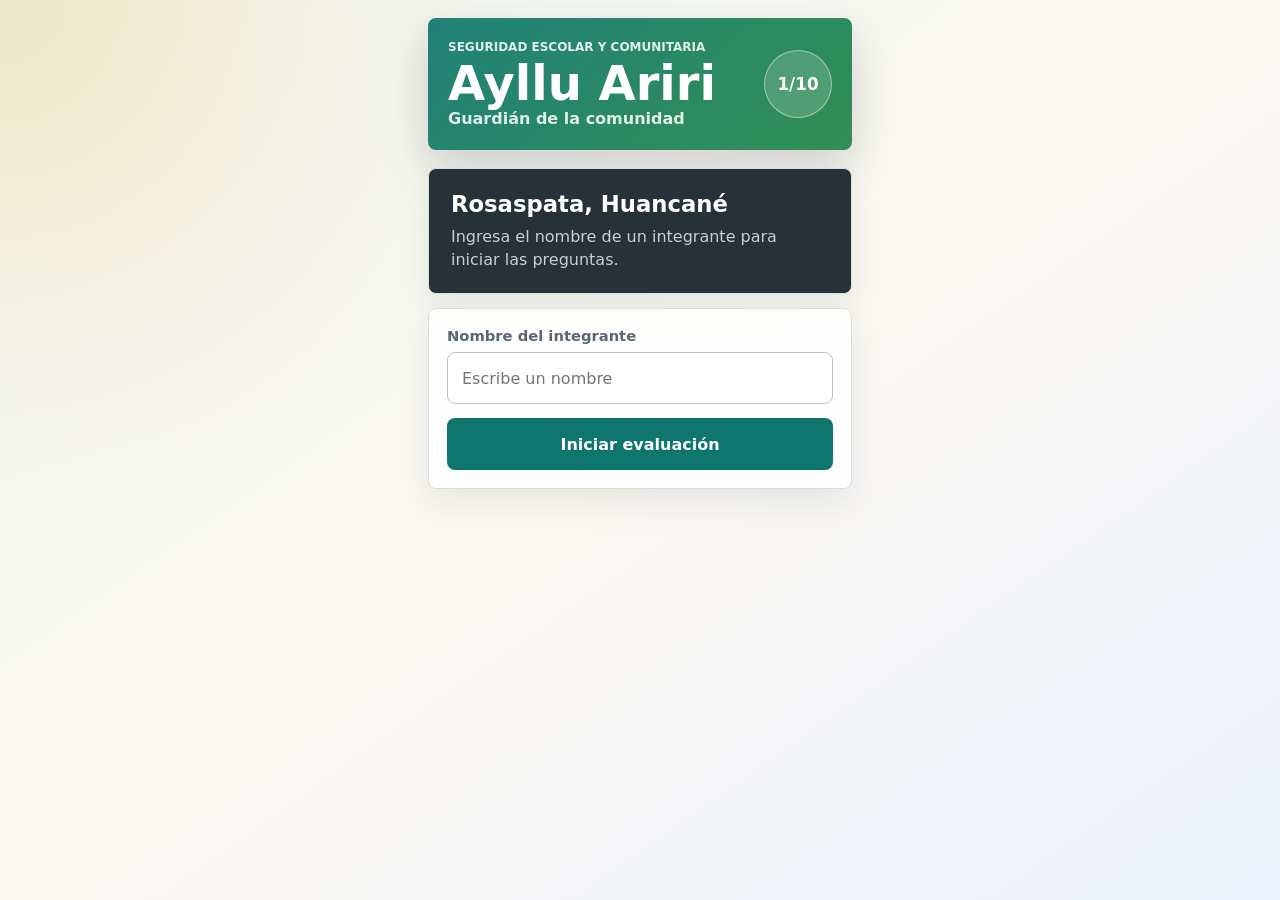
==== commit 35f8c158: "Add WhatsApp button to send results to Prof. Juan directly" ====
--- a/index.html
+++ b/index.html
@@ -75,6 +75,7 @@
           <p id="appUrl"></p>
         </div>
 
+        <button type="button" id="whatsappBtn" class="whatsapp-btn">Enviar resultados al profesor Juan</button>
         <div class="actions">
           <button type="button" class="secondary" id="restartBtn">Reiniciar</button>
           <button type="button" id="shareBtn">Compartir</button>
--- a/styles.css
+++ b/styles.css
@@ -0,0 +1,395 @@
+:root {
+  color-scheme: light;
+  --ink: #172026;
+  --muted: #5b6770;
+  --paper: #fbf8f1;
+  --panel: #ffffff;
+  --teal: #0f766e;
+  --teal-strong: #115e59;
+  --amber: #f59e0b;
+  --line: #d8dedb;
+  --red: #b42318;
+  --green: #15803d;
+  font-family: Inter, ui-sans-serif, system-ui, -apple-system, BlinkMacSystemFont, "Segoe UI", sans-serif;
+}
+
+* {
+  box-sizing: border-box;
+}
+
+body {
+  min-height: 100vh;
+  margin: 0;
+  background:
+    radial-gradient(circle at top left, rgba(245, 158, 11, 0.18), transparent 32rem),
+    linear-gradient(145deg, #eef7f3 0%, var(--paper) 48%, #edf2ff 100%);
+  color: var(--ink);
+}
+
+button,
+input {
+  font: inherit;
+}
+
+.app-shell {
+  width: min(100%, 460px);
+  min-height: 100vh;
+  margin: 0 auto;
+  padding: 18px;
+}
+
+.top-panel {
+  display: flex;
+  align-items: center;
+  justify-content: space-between;
+  gap: 14px;
+  min-height: 132px;
+  padding: 20px;
+  border-radius: 8px;
+  background:
+    linear-gradient(135deg, rgba(15, 118, 110, 0.92), rgba(21, 128, 61, 0.88)),
+    url("assets/pattern.svg");
+  background-size: cover;
+  color: white;
+  box-shadow: 0 18px 45px rgba(15, 23, 42, 0.18);
+}
+
+.eyebrow {
+  margin: 0 0 7px;
+  color: inherit;
+  font-size: 0.75rem;
+  font-weight: 750;
+  letter-spacing: 0;
+  text-transform: uppercase;
+  opacity: 0.86;
+}
+
+h1,
+h2,
+h3,
+p {
+  margin-top: 0;
+}
+
+h1 {
+  margin-bottom: 3px;
+  font-size: clamp(2rem, 10vw, 3rem);
+  line-height: 0.95;
+  letter-spacing: 0;
+}
+
+.subtitle {
+  margin: 0;
+  color: rgba(255, 255, 255, 0.86);
+  font-weight: 650;
+}
+
+.score-chip {
+  display: grid;
+  place-items: center;
+  flex: 0 0 68px;
+  height: 68px;
+  border: 1px solid rgba(255, 255, 255, 0.45);
+  border-radius: 50%;
+  background: rgba(255, 255, 255, 0.16);
+  color: white;
+  font-size: 1.05rem;
+  font-weight: 800;
+}
+
+.screen {
+  display: none;
+  margin-top: 18px;
+}
+
+.screen.active {
+  display: block;
+}
+
+.intro-band,
+.form-panel,
+.question-panel,
+.result-panel,
+.review-panel,
+.qr-panel {
+  border: 1px solid var(--line);
+  border-radius: 8px;
+  background: rgba(255, 255, 255, 0.9);
+  box-shadow: 0 14px 34px rgba(15, 23, 42, 0.08);
+}
+
+.intro-band {
+  padding: 22px;
+  background: #263238;
+  color: white;
+}
+
+.intro-band h2 {
+  margin-bottom: 8px;
+  font-size: 1.42rem;
+}
+
+.intro-band p {
+  margin-bottom: 0;
+  color: rgba(255, 255, 255, 0.76);
+  line-height: 1.45;
+}
+
+.form-panel {
+  margin-top: 14px;
+  padding: 18px;
+}
+
+label {
+  display: block;
+  margin-bottom: 8px;
+  color: var(--muted);
+  font-size: 0.92rem;
+  font-weight: 700;
+}
+
+input {
+  width: 100%;
+  min-height: 52px;
+  padding: 0 14px;
+  border: 1px solid #b9c5c1;
+  border-radius: 8px;
+  background: white;
+  color: var(--ink);
+}
+
+input:focus,
+button:focus-visible,
+.answer:focus-visible {
+  outline: 3px solid rgba(245, 158, 11, 0.42);
+  outline-offset: 2px;
+}
+
+button {
+  width: 100%;
+  min-height: 52px;
+  border: 0;
+  border-radius: 8px;
+  background: var(--teal);
+  color: white;
+  font-weight: 800;
+  cursor: pointer;
+  transition: transform 140ms ease, background 140ms ease, opacity 140ms ease;
+}
+
+button:hover {
+  background: var(--teal-strong);
+  transform: translateY(-1px);
+}
+
+button:disabled {
+  cursor: not-allowed;
+  opacity: 0.45;
+  transform: none;
+}
+
+.secondary {
+  border: 1px solid #bcc7c4;
+  background: white;
+  color: var(--ink);
+}
+
+.secondary:hover {
+  background: #f6faf8;
+}
+
+.form-panel button {
+  margin-top: 14px;
+}
+
+.quiz-meta {
+  display: flex;
+  justify-content: space-between;
+  gap: 10px;
+  margin-bottom: 10px;
+  color: var(--muted);
+  font-size: 0.9rem;
+  font-weight: 750;
+}
+
+.question-panel {
+  padding: 20px;
+}
+
+.question-panel h2 {
+  min-height: 92px;
+  margin-bottom: 18px;
+  font-size: 1.2rem;
+  line-height: 1.28;
+}
+
+.answers {
+  display: grid;
+  gap: 10px;
+}
+
+.answer {
+  display: grid;
+  grid-template-columns: 34px 1fr;
+  align-items: center;
+  gap: 10px;
+  min-height: 58px;
+  padding: 10px 12px;
+  border: 1px solid #cad4d1;
+  border-radius: 8px;
+  background: white;
+  color: var(--ink);
+  text-align: left;
+  cursor: pointer;
+}
+
+.answer .letter {
+  display: grid;
+  place-items: center;
+  width: 34px;
+  height: 34px;
+  border-radius: 50%;
+  background: #edf6f3;
+  color: var(--teal-strong);
+  font-weight: 850;
+}
+
+.answer.selected {
+  border-color: var(--teal);
+  background: #effbf7;
+}
+
+.answer.selected .letter {
+  background: var(--teal);
+  color: white;
+}
+
+.actions {
+  display: grid;
+  grid-template-columns: 1fr 1fr;
+  gap: 12px;
+  margin-top: 14px;
+}
+
+.result-panel,
+.review-panel,
+.qr-panel {
+  padding: 18px;
+  margin-bottom: 14px;
+}
+
+.result-panel {
+  background: #152923;
+  color: white;
+}
+
+.result-panel p {
+  color: rgba(255, 255, 255, 0.76);
+  line-height: 1.45;
+}
+
+.result-grid {
+  display: grid;
+  grid-template-columns: 1fr 1fr;
+  gap: 10px;
+  margin-top: 16px;
+}
+
+.result-grid div {
+  min-height: 72px;
+  padding: 12px;
+  border: 1px solid rgba(255, 255, 255, 0.22);
+  border-radius: 8px;
+  background: rgba(255, 255, 255, 0.08);
+}
+
+.result-label {
+  display: block;
+  margin-bottom: 4px;
+  color: rgba(255, 255, 255, 0.66);
+  font-size: 0.8rem;
+  font-weight: 700;
+}
+
+.review-panel h3,
+.qr-panel h3 {
+  margin-bottom: 12px;
+  font-size: 1.05rem;
+}
+
+.review-item {
+  display: grid;
+  grid-template-columns: 24px 1fr;
+  gap: 8px;
+  padding: 10px 0;
+  border-top: 1px solid #e5ebe8;
+  color: var(--muted);
+  font-size: 0.92rem;
+  line-height: 1.35;
+}
+
+.review-item:first-child {
+  border-top: 0;
+  padding-top: 0;
+}
+
+.status-ok {
+  color: var(--green);
+  font-weight: 900;
+}
+
+.status-bad {
+  color: var(--red);
+  font-weight: 900;
+}
+
+.qr-panel {
+  text-align: center;
+}
+
+.qr-panel img {
+  width: min(74vw, 220px);
+  height: min(74vw, 220px);
+  border: 10px solid white;
+  border-radius: 8px;
+  box-shadow: 0 10px 24px rgba(15, 23, 42, 0.12);
+}
+
+.qr-panel p {
+  margin: 12px auto 0;
+  max-width: 100%;
+  color: var(--muted);
+  font-size: 0.82rem;
+  overflow-wrap: anywhere;
+}
+
+@media (max-width: 360px) {
+  .app-shell {
+    padding: 12px;
+  }
+
+  .top-panel {
+    min-height: 118px;
+    padding: 16px;
+  }
+
+  .score-chip {
+    flex-basis: 58px;
+    height: 58px;
+    font-size: 0.92rem;
+  }
+
+  .actions,
+  .result-grid {
+    grid-template-columns: 1fr;
+  }
+}
+
+.whatsapp-btn {
+  margin-top: 14px;
+  background: var(--green);
+}
+
+.whatsapp-btn:hover {
+  background: #166534;
+}
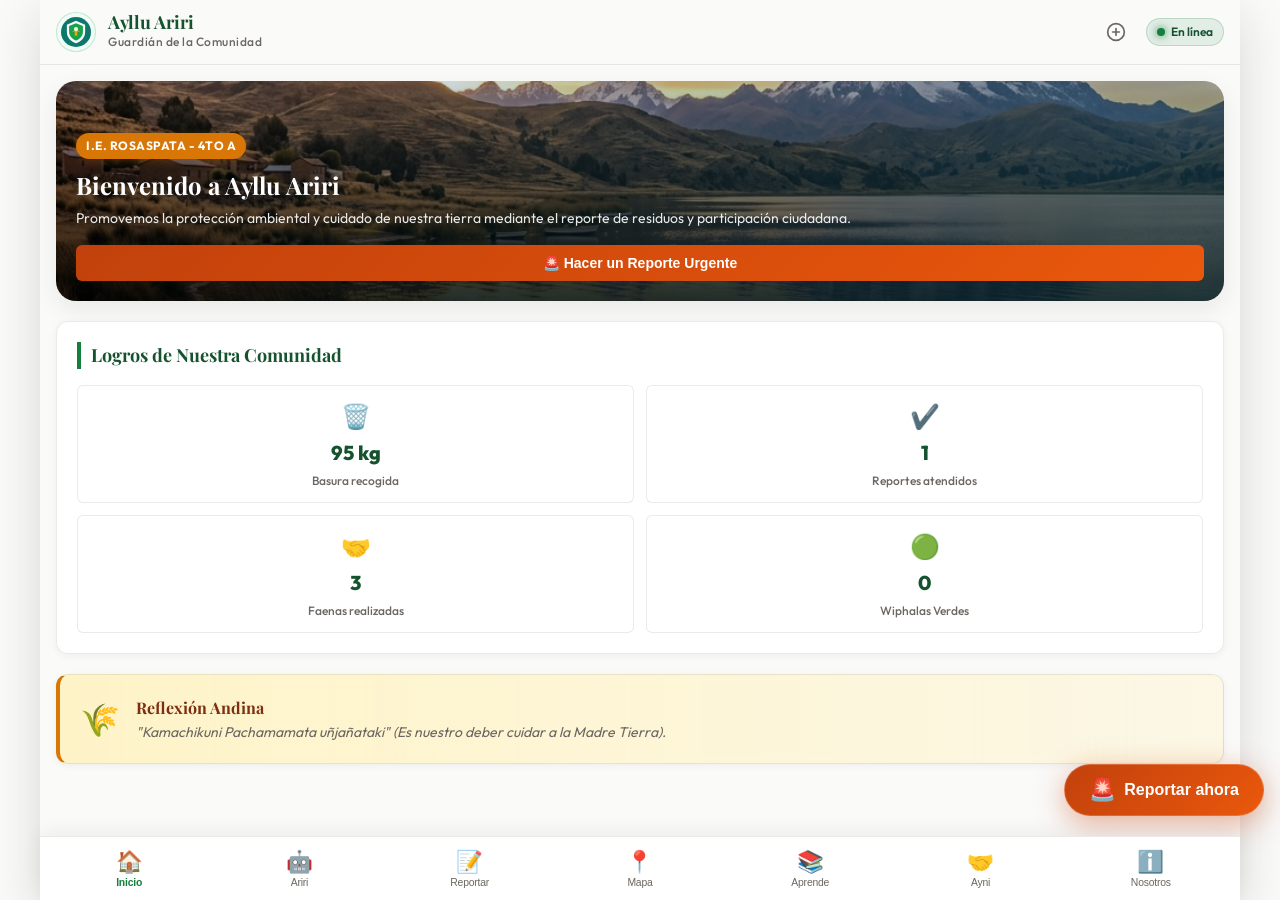
==== commit 5ad0e51c: "Implementacion completa de la PWA Ayllu Ariri - Guardianes de la Comunidad" ====
--- a/index.html
+++ b/index.html
@@ -2,87 +2,630 @@
 <html lang="es">
   <head>
     <meta charset="utf-8" />
-    <meta name="viewport" content="width=device-width, initial-scale=1" />
-    <meta name="theme-color" content="#0f766e" />
-    <title>Ayllu Ariri</title>
+    <meta name="viewport" content="width=device-width, initial-scale=1.0" />
+    <meta name="theme-color" content="#15803d" />
+    <title>Guardianes de la Comunidad — Ayllu Ariri</title>
+    <meta name="description" content="Aplicación Web Progresiva para el cuidado del medio ambiente en Rosaspata, Huancané. Creada para el Concurso de Crédito 2026." />
+    
+    <!-- PWA Web Manifest -->
     <link rel="manifest" href="manifest.webmanifest" />
     <link rel="icon" href="assets/icon.svg" type="image/svg+xml" />
+    
+    <!-- Google Fonts -->
+    <link rel="preconnect" href="https://fonts.googleapis.com">
+    <link rel="preconnect" href="https://fonts.gstatic.com" crossorigin>
+    <link href="https://fonts.googleapis.com/css2?family=Outfit:wght@300;400;500;600;700;800&family=Playfair+Display:ital,wght@0,600;0,700;1,500&display=swap" rel="stylesheet">
+    
+    <!-- Leaflet.js (Mapas) -->
+    <link rel="stylesheet" href="https://unpkg.com/leaflet@1.9.4/dist/leaflet.css" integrity="sha256-p4NxAoJBhIIN+hmNHrzRCf9tD/miZyoHS5obTRR9BMY=" crossorigin="" />
+    <script src="https://unpkg.com/leaflet@1.9.4/dist/leaflet.js" integrity="sha256-20nQCchB9co0qIjJZRGuk2/Z9VM+kNiyxNV1lvTlZBo=" crossorigin=""></script>
+    
     <link rel="stylesheet" href="styles.css" />
   </head>
   <body>
-    <main class="app-shell">
-      <section class="top-panel" aria-label="Presentación">
-        <div>
-          <p class="eyebrow">Seguridad escolar y comunitaria</p>
-          <h1>Ayllu Ariri</h1>
-          <p class="subtitle">Guardián de la comunidad</p>
+    <!-- App Shell -->
+    <div class="app-container">
+      
+      <!-- Cabecera de la Aplicación -->
+      <header class="app-header" role="banner">
+        <div class="header-content">
+          <div class="header-logo">
+            <img src="assets/icon.svg" alt="Ayllu Ariri Logo" class="app-logo-img" />
+            <div>
+              <h1 id="app-title">Ayllu Ariri</h1>
+              <p class="app-subtitle" id="app-subtitle">Guardián de la Comunidad</p>
+            </div>
+          </div>
+          <div class="header-actions">
+            <!-- Selector de Accesibilidad (Voz y Texto Ampliado) -->
+            <button id="accessibility-btn" class="icon-btn" aria-label="Opciones de accesibilidad" title="Accesibilidad">
+              <svg xmlns="http://www.w3.org/2000/svg" viewBox="0 0 24 24" fill="none" stroke="currentColor" stroke-width="2" stroke-linecap="round" stroke-linejoin="round" class="feather"><circle cx="12" cy="12" r="10"></circle><path d="M12 8v8"></path><path d="M8 12h8"></path></svg>
+            </button>
+            <div class="status-indicator online" id="connection-status" title="Conexión activa">
+              <span class="status-dot"></span>
+              <span class="status-text">En línea</span>
+            </div>
+          </div>
         </div>
-        <div class="score-chip" id="progressText">0/10</div>
-      </section>
-
-      <section class="screen active" id="startScreen">
-        <div class="intro-band">
-          <h2>Rosaspata, Huancané</h2>
-          <p>Ingresa el nombre de un integrante para iniciar las preguntas.</p>
+        
+        <!-- Panel Desplegable de Accesibilidad -->
+        <div id="accessibility-panel" class="accessibility-panel hidden" aria-hidden="true">
+          <h3>Opciones de Accesibilidad</h3>
+          <div class="acc-control">
+            <label for="font-size-toggle">Tamaño del Texto:</label>
+            <div class="btn-group">
+              <button id="font-normal-btn" class="acc-btn active">Normal</button>
+              <button id="font-large-btn" class="acc-btn">Ampliado 🔍</button>
+            </div>
+          </div>
+          <div class="acc-control">
+            <label for="voice-toggle">Lectura por Voz (Text-to-Speech):</label>
+            <button id="voice-toggle-btn" class="acc-btn">Desactivado 🔇</button>
+          </div>
+          <div class="acc-info">
+            <p>La lectura por voz lee en voz alta las opciones del menú y respuestas del chatbot al pasar el cursor o hacer tap. Puedes pulsar los iconos de altavoz 🔊 en la app.</p>
+          </div>
         </div>
-        <form id="startForm" class="form-panel">
-          <label for="studentName">Nombre del integrante</label>
-          <input id="studentName" name="studentName" type="text" autocomplete="name" placeholder="Escribe un nombre" required />
-          <button type="submit">Iniciar evaluación</button>
-        </form>
-      </section>
-
-      <section class="screen" id="quizScreen" aria-live="polite">
-        <div class="quiz-meta">
-          <span id="studentBadge"></span>
-          <span id="questionNumber"></span>
-        </div>
-        <article class="question-panel">
-          <h2 id="questionText"></h2>
-          <div class="answers" id="answers"></div>
-        </article>
-        <div class="actions">
-          <button type="button" class="secondary" id="backBtn">Anterior</button>
-          <button type="button" id="nextBtn">Siguiente</button>
-        </div>
-      </section>
-
-      <section class="screen" id="resultScreen">
-        <div class="result-panel">
-          <p class="eyebrow">Resultado final</p>
-          <h2 id="resultTitle"></h2>
-          <p id="resultCopy"></p>
-          <div class="result-grid">
+      </header>
+
+      <!-- Botón de Pánico Flotante (Reportar Basura) -->
+      <button id="panic-report-btn" class="panic-btn" aria-label="Botón de Pánico: Reportar Basura Ahora">
+        <span class="panic-btn-icon">🚨</span>
+        <span class="panic-btn-text">Reportar ahora</span>
+      </button>
+
+      <!-- Zona de Contenido Principal -->
+      <main class="app-main" id="main-content" role="main">
+        
+        <!-- PANTALLA 1: INICIO -->
+        <section id="screen-inicio" class="app-screen active" aria-labelledby="title-inicio">
+          <div class="hero-card">
+            <div class="hero-overlay"></div>
+            <div class="hero-content">
+              <span class="badge" id="school-badge">I.E. Rosaspata - 4to A</span>
+              <h2 id="title-inicio" class="decorative-title">Bienvenido a Ayllu Ariri</h2>
+              <p>Promovemos la protección ambiental y cuidado de nuestra tierra mediante el reporte de residuos y participación ciudadana.</p>
+              <button class="cta-btn primary-cta" id="inicio-cta-report">
+                <span>🚨 Hacer un Reporte Urgente</span>
+              </button>
+            </div>
+          </div>
+
+          <!-- Resumen del Impacto y Logros -->
+          <div class="summary-section">
+            <h3 class="section-title">Logros de Nuestra Comunidad</h3>
+            <div class="stats-grid">
+              <div class="stat-card">
+                <span class="stat-icon">🗑️</span>
+                <span class="stat-number" id="stat-total-basura">120 kg</span>
+                <span class="stat-label">Basura recogida</span>
+              </div>
+              <div class="stat-card">
+                <span class="stat-icon">✔️</span>
+                <span class="stat-number" id="stat-reportes-resueltos">14</span>
+                <span class="stat-label">Reportes atendidos</span>
+              </div>
+              <div class="stat-card">
+                <span class="stat-icon">🤝</span>
+                <span class="stat-number" id="stat-faenas-comunidad">3</span>
+                <span class="stat-label">Faenas realizadas</span>
+              </div>
+              <div class="stat-card">
+                <span class="stat-icon">🟢</span>
+                <span class="stat-number" id="stat-wiphalas-totales">45</span>
+                <span class="stat-label">Wiphalas Verdes</span>
+              </div>
+            </div>
+          </div>
+
+          <!-- Mensaje Cultural del Día -->
+          <div class="cultural-card">
+            <div class="cultural-icon">🌾</div>
             <div>
-              <span class="result-label">Puntaje</span>
-              <strong id="scoreValue"></strong>
-            </div>
-            <div>
-              <span class="result-label">Integrante</span>
-              <strong id="resultName"></strong>
-            </div>
-          </div>
-        </div>
-
-        <div class="review-panel">
-          <h3>Respuestas correctas</h3>
-          <div id="reviewList"></div>
-        </div>
-
-        <div class="qr-panel">
-          <h3>QR de acceso</h3>
-          <img id="qrImage" alt="Código QR para acceder a la aplicación" />
-          <p id="appUrl"></p>
-        </div>
-
-        <button type="button" id="whatsappBtn" class="whatsapp-btn">Enviar resultados al profesor Juan</button>
-        <div class="actions">
-          <button type="button" class="secondary" id="restartBtn">Reiniciar</button>
-          <button type="button" id="shareBtn">Compartir</button>
-        </div>
-      </section>
-    </main>
-
+              <h4>Reflexión Andina</h4>
+              <p id="cultural-quote">"Kamachikuni Pachamamata uñjañataki" (Es nuestro deber cuidar a la Madre Tierra).</p>
+            </div>
+          </div>
+        </section>
+
+        <!-- PANTALLA 2: CHATBOT -->
+        <section id="screen-chatbot" class="app-screen" aria-labelledby="title-chatbot">
+          <div class="chatbot-container">
+            <div class="chatbot-header">
+              <div class="chat-avatar">🤖</div>
+              <div>
+                <h2 id="title-chatbot">Ariri: Consejero Ambiental</h2>
+                <p class="chat-status">Pregúntame en Castellano o Aymara</p>
+              </div>
+              <button id="read-chat-help" class="speaker-btn" aria-label="Leer instrucciones en voz alta">🔊</button>
+            </div>
+            
+            <div class="chat-messages" id="chat-messages" aria-live="polite">
+              <div class="message system">
+                Hola, soy Ariri, el guardián ambiental del Ayllu. Puedo ayudarte con dudas sobre degradación de basura, cuidado del lago Titicaca, fechas de recojo y glosario aymara. ¿De qué te gustaría hablar?
+              </div>
+            </div>
+            
+            <!-- Chips de Respuestas Rápidas -->
+            <div class="chat-chips" id="chat-chips">
+              <button class="chip-btn" data-query="¿Cuánto tarda en degradarse el plástico?">🗑️ Plásticos</button>
+              <button class="chip-btn" data-query="¿Cómo cuidar el lago Titicaca?">💧 Lago Titicaca</button>
+              <button class="chip-btn" data-query="¿Cuándo pasa el camión de la basura?">🚛 Horarios de Recojo</button>
+              <button class="chip-btn" data-query="Glosario Aymara">📚 Glosario Aymara</button>
+              <button class="chip-btn" data-query="¿Cómo hacer abono compost?">🍂 Compostaje</button>
+            </div>
+
+            <!-- Entrada de Texto y Voz -->
+            <form id="chat-form" class="chat-input-area">
+              <input type="text" id="chat-input" placeholder="Escribe un mensaje aquí..." aria-label="Escribe tu consulta" />
+              <button type="button" id="chat-mic-btn" class="chat-btn mic" aria-label="Dictar mensaje por voz" title="Dictar por voz">
+                🎤
+              </button>
+              <button type="submit" class="chat-btn send" aria-label="Enviar mensaje">
+                ➡️
+              </button>
+            </form>
+          </div>
+          
+          <!-- Glosario Bilingüe Rápido -->
+          <div class="glossary-section">
+            <h3 class="section-title">Glosario Ambiental Aymara</h3>
+            <div class="glossary-search">
+              <input type="text" id="glossary-search-input" placeholder="Buscar término..." aria-label="Buscar en el glosario" />
+            </div>
+            <div class="glossary-grid" id="glossary-container">
+              <!-- Cargado dinámicamente -->
+            </div>
+          </div>
+        </section>
+
+        <!-- PANTALLA 3: REPORTAR -->
+        <section id="screen-reportar" class="app-screen" aria-labelledby="title-reportar">
+          <div class="form-container">
+            <h2 id="title-reportar" class="decorative-title">Reportar Incidencia de Contaminación</h2>
+            <p class="form-desc">Envía un reporte para alertar al municipio y la escuela. Si no tienes internet, el reporte se guardará en tu celular y se enviará cuando recuperes la señal.</p>
+            
+            <form id="report-form" class="standard-form">
+              <!-- Captura de Foto -->
+              <div class="form-group">
+                <label>Foto de la Contaminación <span class="required">*</span></label>
+                <div class="photo-capture-container">
+                  <div class="photo-preview" id="photo-preview-box">
+                    <span class="preview-placeholder">Sin foto seleccionada</span>
+                  </div>
+                  <div class="photo-buttons">
+                    <button type="button" id="camera-btn" class="form-btn secondary">📷 Usar Cámara</button>
+                    <button type="button" id="gallery-btn" class="form-btn secondary">📁 Subir de Galería</button>
+                    <input type="file" id="photo-file-input" accept="image/*" class="hidden" />
+                  </div>
+                </div>
+              </div>
+
+              <!-- Categoría -->
+              <div class="form-group">
+                <label for="report-category">Categoría <span class="required">*</span></label>
+                <select id="report-category" required>
+                  <option value="" disabled selected>Selecciona una opción...</option>
+                  <option value="Basura acumulada">🗑️ Basura acumulada</option>
+                  <option value="Quema de residuos">🔥 Quema de residuos</option>
+                  <option value="Vertimiento en río/acequia">💧 Vertimiento en río/acequia</option>
+                  <option value="Tala de árboles">🌳 Tala de árboles</option>
+                  <option value="Contaminación de bofedales">🌱 Contaminación de bofedales</option>
+                </select>
+              </div>
+
+              <!-- Nivel de Urgencia -->
+              <div class="form-group">
+                <label>Nivel de Urgencia <span class="required">*</span></label>
+                <div class="urgency-selector">
+                  <label class="urgency-option urgency-low">
+                    <input type="radio" name="urgency" value="Bajo" checked />
+                    <span>Bajo 🟢</span>
+                  </label>
+                  <label class="urgency-option urgency-medium">
+                    <input type="radio" name="urgency" value="Medio" />
+                    <span>Medio 🟡</span>
+                  </label>
+                  <label class="urgency-option urgency-high">
+                    <input type="radio" name="urgency" value="Alto" />
+                    <span>Alto 🔴</span>
+                  </label>
+                </div>
+              </div>
+
+              <!-- Geolocalización -->
+              <div class="form-group">
+                <label>Ubicación Geográfica <span class="required">*</span></label>
+                <div class="location-container">
+                  <button type="button" id="location-fetch-btn" class="form-btn secondary">📍 Obtener Ubicación</button>
+                  <div class="location-status" id="location-status-text">No localizada</div>
+                </div>
+                <input type="hidden" id="report-lat" />
+                <input type="hidden" id="report-lng" />
+              </div>
+
+              <!-- Descripción -->
+              <div class="form-group">
+                <label for="report-description">Descripción breve (opcional)</label>
+                <textarea id="report-description" rows="3" placeholder="Escribe detalles adicionales (ej. cerca al puente, olor fuerte, etc.)"></textarea>
+              </div>
+
+              <!-- Botones de Enviar -->
+              <div class="form-actions">
+                <button type="submit" class="form-btn primary">Enviar Reporte</button>
+              </div>
+            </form>
+          </div>
+          
+          <!-- Cola de reportes locales pendientes (offline) -->
+          <div id="offline-reports-box" class="offline-reports-box hidden">
+            <h3>Reportes Guardados Localmente (Pendientes de Envío)</h3>
+            <p>Se enviarán automáticamente cuando vuelva la conexión.</p>
+            <div class="offline-list" id="offline-reports-list"></div>
+          </div>
+        </section>
+
+        <!-- PANTALLA 4: MAPA -->
+        <section id="screen-mapa" class="app-screen" aria-labelledby="title-mapa">
+          <div class="map-section-container">
+            <div class="map-controls">
+              <h2 id="title-mapa">Mapa de Incidencias Ambientales</h2>
+              <div class="map-filters">
+                <button id="btn-filter-all" class="filter-btn active">Todos</button>
+                <button id="btn-filter-eco" class="filter-btn">Ecopuntos</button>
+                <button id="btn-filter-reports" class="filter-btn">Reportes</button>
+                <button id="btn-toggle-heat" class="filter-btn highlight">Mapa de Calor 🔥</button>
+              </div>
+            </div>
+            
+            <!-- Contenedor del Mapa Leaflet -->
+            <div id="map" class="map-container" aria-label="Mapa interactivo de Rosaspata"></div>
+
+            <!-- Vista Comparativa Antes y Después para Resueltos -->
+            <div id="before-after-container" class="before-after-container hidden">
+              <h3>Comparativa: Antes y Después (Caso Resuelto)</h3>
+              <p id="before-after-title">Cargando caso...</p>
+              <div class="comparison-slider">
+                <div class="comparison-panel">
+                  <span class="comparison-badge red">Antes</span>
+                  <img id="img-before" src="" alt="Estado de contaminación inicial" />
+                </div>
+                <div class="comparison-panel">
+                  <span class="comparison-badge green">Después</span>
+                  <img id="img-after" src="" alt="Estado de limpieza resuelto" />
+                </div>
+              </div>
+              <button id="btn-close-comparison" class="form-btn secondary mini">Cerrar Comparación</button>
+            </div>
+
+            <!-- Panel Administrativo (Simple para Profesores / Municipio) -->
+            <div class="admin-panel">
+              <h3 class="admin-title">Panel Administrativo (Docentes / Municipio)</h3>
+              <p>Simulación de gestión escolar del proyecto.</p>
+              <div class="admin-controls">
+                <label for="admin-report-select">Seleccionar Reporte Activo:</label>
+                <select id="admin-report-select">
+                  <option value="" disabled selected>No hay reportes activos...</option>
+                </select>
+                
+                <div class="admin-actions-grid">
+                  <button id="admin-status-attending" class="form-btn secondary mini" disabled>Poner en Atención 🟡</button>
+                  <button id="admin-status-resolve" class="form-btn primary mini" disabled>Marcar como Resuelto (Limpiado) 🟢</button>
+                </div>
+                
+                <!-- Subida de foto después para resolver -->
+                <div id="admin-resolve-photo-box" class="admin-resolve-photo-box hidden">
+                  <label for="admin-after-file">Sube foto de la limpieza realizada:</label>
+                  <input type="file" id="admin-after-file" accept="image/*" />
+                </div>
+              </div>
+            </div>
+          </div>
+        </section>
+
+        <!-- PANTALLA 5: APRENDE -->
+        <section id="screen-aprende" class="app-screen" aria-labelledby="title-aprende">
+          <h2 id="title-aprende" class="decorative-title">Aprende y Cuida el Altiplano</h2>
+          
+          <!-- Pestañas de Aprendizaje -->
+          <div class="aprende-tabs">
+            <button id="tab-btn-guides" class="aprende-tab-btn active">Guías y Consejos</button>
+            <button id="tab-btn-game1" class="aprende-tab-btn">Juego: Clasifica Basura</button>
+            <button id="tab-btn-game2" class="aprende-tab-btn">Quiz Ambiental</button>
+          </div>
+
+          <!-- Contenido 1: Guías y Consejos -->
+          <div id="aprende-content-guides" class="aprende-tab-content">
+            <div class="guides-grid" id="guides-container">
+              <!-- Cargado dinámicamente de CONFIG.tutorials -->
+            </div>
+          </div>
+
+          <!-- Contenido 2: Juego Clasifica Basura -->
+          <div id="aprende-content-game1" class="aprende-tab-content hidden">
+            <div class="game-card">
+              <h3>Juego: Clasificación Contra el Reloj ⏱️</h3>
+              <p>Clasifica los residuos en el contenedor correcto antes de que acabe el tiempo (30 segundos). ¡Gana Wiphalas Verdes!</p>
+              
+              <div class="game-hud">
+                <div>Tiempo: <strong id="game-time">30s</strong></div>
+                <div>Puntos: <strong id="game-score">0</strong></div>
+              </div>
+
+              <!-- Elemento a clasificar -->
+              <div class="game-item-display" id="game-item-box">
+                <span class="game-item-icon" id="game-item-icon">❓</span>
+                <span class="game-item-name" id="game-item-name">Cargando residuo...</span>
+              </div>
+
+              <!-- Contenedores -->
+              <div class="bins-grid">
+                <button class="bin-btn organic" data-bin="organic">
+                  <span class="bin-icon">🟢</span>
+                  <span class="bin-label">Orgánico</span>
+                </button>
+                <button class="bin-btn recyclable" data-bin="recyclable">
+                  <span class="bin-icon">🔵</span>
+                  <span class="bin-label">Aprovechable</span>
+                </button>
+                <button class="bin-btn general" data-bin="general">
+                  <span class="bin-icon">⚫</span>
+                  <span class="bin-label">No Aprovechable</span>
+                </button>
+                <button class="bin-btn hazardous" data-bin="hazardous">
+                  <span class="bin-icon">🔴</span>
+                  <span class="bin-label">Peligroso</span>
+                </button>
+              </div>
+
+              <button id="game-start-btn" class="form-btn primary">Iniciar Juego</button>
+            </div>
+          </div>
+
+          <!-- Contenido 3: Quiz Ambiental -->
+          <div id="aprende-content-game2" class="aprende-tab-content hidden">
+            <div class="quiz-card">
+              <h3>Cuestionario Ambiental de Rosaspata</h3>
+              <p>Demuestra cuánto sabes sobre ecología andina, bofedales y reciclaje.</p>
+              
+              <div id="quiz-game-container">
+                <div class="quiz-progress" id="quiz-progress-text">Pregunta 1 de 5</div>
+                
+                <div class="quiz-question-box">
+                  <h4 id="quiz-question-text">¿Pregunta?</h4>
+                  <div class="quiz-options" id="quiz-options-box">
+                    <!-- Cargadas dinámicamente -->
+                  </div>
+                </div>
+                
+                <div id="quiz-explanation-box" class="quiz-explanation hidden"></div>
+                
+                <button id="quiz-next-btn" class="form-btn primary hidden">Siguiente</button>
+              </div>
+
+              <div id="quiz-result-box" class="quiz-result hidden">
+                <h4>¡Cuestionario Completado!</h4>
+                <p id="quiz-score-text">Obtuviste 0 respuestas correctas de 5.</p>
+                <button id="quiz-restart-btn" class="form-btn secondary">Reiniciar Quiz</button>
+              </div>
+            </div>
+          </div>
+        </section>
+
+        <!-- PANTALLA 6: COMUNIDAD -->
+        <section id="screen-comunidad" class="app-screen" aria-labelledby="title-comunidad">
+          <h2 id="title-comunidad" class="decorative-title">Participación y Mink'as</h2>
+          
+          <!-- Sistema de Gamificación e Insignias -->
+          <div class="badges-dashboard">
+            <h3>Mis Wiphalas Verdes (Insignias)</h3>
+            <div class="badges-progress">
+              <span class="badge-total-text">Total acumulado: <strong id="user-wiphalas">0</strong> 🟢</span>
+            </div>
+            
+            <div class="badges-grid" id="badges-container">
+              <div class="badge-item locked" id="badge-first-report">
+                <div class="badge-icon">🛡️</div>
+                <div class="badge-name">Primer Guardián</div>
+                <div class="badge-desc">Envía tu primer reporte.</div>
+              </div>
+              <div class="badge-item locked" id="badge-game-master">
+                <div class="badge-icon">⏱️</div>
+                <div class="badge-name">Clasificador Veloz</div>
+                <div class="badge-desc">Obtén 10 puntos en el minijuego.</div>
+              </div>
+              <div class="badge-item locked" id="badge-quiz-perfect">
+                <div class="badge-icon">🎓</div>
+                <div class="badge-name">Sabio del Altiplano</div>
+                <div class="badge-desc">Completa el Quiz sin fallar.</div>
+              </div>
+              <div class="badge-item locked" id="badge-minka-helper">
+                <div class="badge-icon">🤝</div>
+                <div class="badge-name">Colaborador Ayni</div>
+                <div class="badge-desc">Inscríbete en una faena Mink'a.</div>
+              </div>
+            </div>
+          </div>
+
+          <!-- Faenas de Limpieza Mink'as -->
+          <div class="minkas-section">
+            <div class="minka-header-block">
+              <h3>Convocatoria de Mink'as (Faenas de Limpieza)</h3>
+              <button id="btn-open-create-minka" class="form-btn primary mini">Convocar Nueva</button>
+            </div>
+
+            <!-- Formulario Oculto de Nueva Minka -->
+            <form id="create-minka-form" class="standard-form hidden">
+              <h4>Convocar Nueva Faena de Limpieza</h4>
+              <div class="form-group">
+                <label for="minka-title">Título de la Faena <span class="required">*</span></label>
+                <input type="text" id="minka-title" required placeholder="Ej. Limpieza de totorales cerca al puerto" />
+              </div>
+              <div class="form-group">
+                <label for="minka-desc">Descripción <span class="required">*</span></label>
+                <textarea id="minka-desc" rows="2" required placeholder="Describe lo que se hará y materiales a llevar"></textarea>
+              </div>
+              <div class="form-group-grid">
+                <div class="form-group">
+                  <label for="minka-date">Fecha <span class="required">*</span></label>
+                  <input type="date" id="minka-date" required />
+                </div>
+                <div class="form-group">
+                  <label for="minka-time">Hora <span class="required">*</span></label>
+                  <input type="time" id="minka-time" required />
+                </div>
+              </div>
+              <div class="form-group">
+                <label for="minka-loc">Lugar de Encuentro <span class="required">*</span></label>
+                <input type="text" id="minka-loc" required placeholder="Ej. Puerto de Rosaspata" />
+              </div>
+              <div class="form-actions">
+                <button type="submit" class="form-btn primary mini">Publicar Faena</button>
+                <button type="button" id="btn-cancel-minka" class="form-btn secondary mini">Cancelar</button>
+              </div>
+            </form>
+
+            <div class="minkas-list" id="minkas-list-container">
+              <!-- Cargado dinámicamente -->
+            </div>
+          </div>
+
+          <!-- Ranking de Comunidades Limpias -->
+          <div class="ranking-section">
+            <h3>Ranking de Comunidades más Limpias (Huancané)</h3>
+            <ol class="ranking-list">
+              <li>
+                <span class="ranking-position">1</span>
+                <span class="ranking-name">Rosaspata Centro</span>
+                <span class="ranking-score">940 pts</span>
+              </li>
+              <li>
+                <span class="ranking-position">2</span>
+                <span class="ranking-name">Comunidad Tambillo</span>
+                <span class="ranking-score">820 pts</span>
+              </li>
+              <li>
+                <span class="ranking-position">3</span>
+                <span class="ranking-name">Comunidad Parcopata</span>
+                <span class="ranking-score">760 pts</span>
+              </li>
+              <li>
+                <span class="ranking-position">4</span>
+                <span class="ranking-name">Comunidad Llaulli</span>
+                <span class="ranking-score">690 pts</span>
+              </li>
+            </ol>
+          </div>
+        </section>
+
+        <!-- PANTALLA 7: NOSOTROS / RÉPLICA -->
+        <section id="screen-nosotros" class="app-screen" aria-labelledby="title-nosotros">
+          <div class="about-card">
+            <h2 id="title-nosotros" class="decorative-title">Sobre el Proyecto</h2>
+            <p><strong>Ayllu Ariri</strong> es un proyecto innovador de emprendimiento social y ambiental creado por los estudiantes del <strong>4to Año Sección A de la I.E. Rosaspata</strong>, distrito de Rosaspata, provincia de Huancané, Puno, Perú.</p>
+            <p>Presentado para el <strong>Concurso de Crédito 2026</strong> con el propósito de conservar la Pachamama y proteger el ecosistema del lago Titicaca.</p>
+            
+            <div class="team-credits">
+              <h4>Asesor del Proyecto:</h4>
+              <p>Profesor Juan José Derecho</p>
+            </div>
+          </div>
+
+          <!-- Guía de Replicación para el Jurado -->
+          <div class="replication-card">
+            <h3>¿Cómo replicar este proyecto en tu comunidad?</h3>
+            <p>Este sistema está diseñado de forma modular. Para cambiar la ubicación de la escuela, las coordenadas del mapa, el glosario aymara, los ecopuntos y las guías, solo se requiere editar el archivo de configuración <code>config.js</code>.</p>
+            
+            <div class="replication-guide-steps">
+              <ol>
+                <li>Descarga el código del proyecto.</li>
+                <li>Modifica los campos del objeto <code>CONFIG</code> en <code>config.js</code>.</li>
+                <li>Sube los archivos a cualquier servidor web gratuito o úsalo de forma local en celulares.</li>
+              </ol>
+            </div>
+
+            <!-- Visor y Editor Modular en Pantalla -->
+            <div class="config-editor-box">
+              <h4>Editor de Configuración Rápido (Prueba en vivo)</h4>
+              <p>Cambia el nombre de la comunidad o escuela para ver cómo se actualiza la interfaz al instante.</p>
+              
+              <div class="form-group">
+                <label for="edit-config-community">Nombre de la Comunidad:</label>
+                <input type="text" id="edit-config-community" value="Rosaspata" />
+              </div>
+              <div class="form-group">
+                <label for="edit-config-school">Nombre de la Escuela:</label>
+                <input type="text" id="edit-config-school" value="I.E. Rosaspata" />
+              </div>
+              <button id="btn-apply-config" class="form-btn primary">Aplicar Cambios en Vivo</button>
+            </div>
+          </div>
+
+          <!-- Exportación de Métricas -->
+          <div class="export-card">
+            <h3>Exportar Métricas e Impacto del Proyecto</h3>
+            <p>Descarga la lista actual de reportes y las estadísticas de participación para presentarlas al municipio o al jurado evaluador.</p>
+            <div class="export-buttons">
+              <button id="btn-export-excel" class="form-btn secondary">📥 Descargar Reportes (Excel / CSV)</button>
+              <button id="btn-export-pdf" class="form-btn secondary">🖨️ Imprimir Resumen en PDF</button>
+            </div>
+          </div>
+        </section>
+
+      </main>
+
+      <!-- Barra de Navegación Inferior Persistente (Mobile-First) -->
+      <nav class="app-nav" role="navigation" aria-label="Menú principal">
+        <ul class="nav-list">
+          <li>
+            <button class="nav-item active" data-screen="inicio" aria-current="page">
+              <span class="nav-icon">🏠</span>
+              <span class="nav-label">Inicio</span>
+            </button>
+          </li>
+          <li>
+            <button class="nav-item" data-screen="chatbot">
+              <span class="nav-icon">🤖</span>
+              <span class="nav-label">Ariri</span>
+            </button>
+          </li>
+          <li>
+            <button class="nav-item" data-screen="reportar">
+              <span class="nav-icon">📝</span>
+              <span class="nav-label">Reportar</span>
+            </button>
+          </li>
+          <li>
+            <button class="nav-item" data-screen="mapa">
+              <span class="nav-icon">📍</span>
+              <span class="nav-label">Mapa</span>
+            </button>
+          </li>
+          <li>
+            <button class="nav-item" data-screen="aprende">
+              <span class="nav-icon">📚</span>
+              <span class="nav-label">Aprende</span>
+            </button>
+          </li>
+          <li>
+            <button class="nav-item" data-screen="comunidad">
+              <span class="nav-icon">🤝</span>
+              <span class="nav-label">Ayni</span>
+            </button>
+          </li>
+          <li>
+            <button class="nav-item" data-screen="nosotros">
+              <span class="nav-icon">ℹ️</span>
+              <span class="nav-label">Nosotros</span>
+            </button>
+          </li>
+        </ul>
+      </nav>
+      
+    </div>
+
+    <!-- Scripts de la Aplicación -->
+    <script src="config.js"></script>
     <script src="app.js"></script>
   </body>
 </html>
--- a/styles.css
+++ b/styles.css
@@ -1,395 +1,1979 @@
+/* ==========================================================================
+   CSS PRINCIPAL: Guardianes de la Comunidad — Ayllu Ariri
+   Diseño Premium, Responsivo, Accesible (WCAG AA) e Identidad Cultural Andina
+   ========================================================================== */
+
 :root {
-  color-scheme: light;
-  --ink: #172026;
-  --muted: #5b6770;
-  --paper: #fbf8f1;
-  --panel: #ffffff;
-  --teal: #0f766e;
-  --teal-strong: #115e59;
-  --amber: #f59e0b;
-  --line: #d8dedb;
-  --red: #b42318;
-  --green: #15803d;
-  font-family: Inter, ui-sans-serif, system-ui, -apple-system, BlinkMacSystemFont, "Segoe UI", sans-serif;
-}
+  /* Paleta de Colores (Inspirada en el Altiplano, Lago Titicaca y Cerámica Andina) */
+  --green-primary: #15803d;     /* Verde Bosque / Hoja */
+  --green-dark: #14532d;        /* Verde Oscuro Pacha */
+  --green-light: #f0fdf4;       /* Verde Claro */
+  --turquoise: #0e7490;         /* Turquesa Lago Titicaca */
+  --turquoise-dark: #164e63;    /* Turquesa Profundo */
+  --turquoise-light: #ecfeff;   /* Turquesa Suave */
+  --terracota: #c2410c;         /* Arcilla / Cerámica Andina */
+  --terracota-dark: #7c2d12;    /* Arcilla Oscura */
+  --gold: #d97706;              /* Acento Dorado / Naranja Cálido */
+  --gold-light: #fef3c7;        /* Dorado Suave */
+  --ink: #1c1917;               /* Negro Piedra */
+  --muted: #6b6661;             /* Gris Warm */
+  --paper: #fafaf9;             /* Fondo General de Papel */
+  --white: #ffffff;
+  
+  /* Overlays de Legibilidad WCAG AA */
+  --overlay-light: rgba(250, 250, 249, 0.90);
+  --overlay-dark: rgba(28, 25, 22, 0.85);
+  --card-bg: rgba(255, 255, 255, 0.93);
+  --card-border: rgba(120, 113, 108, 0.15);
+  
+  /* Tipografía y Escala */
+  --font-primary: 'Outfit', -apple-system, BlinkMacSystemFont, "Segoe UI", Roboto, sans-serif;
+  --font-serif: 'Playfair Display', Georgia, serif;
+  
+  /* Tamaños de Fuente por Defecto (Redimensionables mediante accesibilidad) */
+  --font-xs: 0.75rem;
+  --font-sm: 0.875rem;
+  --font-md: 1rem;
+  --font-lg: 1.125rem;
+  --font-xl: 1.25rem;
+  --font-2xl: 1.5rem;
+  --font-3xl: 2rem;
+  
+  /* Bordes y Sombras */
+  --radius-sm: 6px;
+  --radius-md: 12px;
+  --radius-lg: 20px;
+  --shadow-sm: 0 2px 8px rgba(28, 25, 22, 0.05);
+  --shadow-md: 0 8px 24px rgba(28, 25, 22, 0.08);
+  --shadow-lg: 0 16px 48px rgba(28, 25, 22, 0.15);
+  
+  /* Animaciones */
+  --transition-fast: 0.15s ease;
+  --transition-normal: 0.25s cubic-bezier(0.4, 0, 0.2, 1);
+}
+
+/* Modo de Texto Ampliado (Activado por Accesibilidad) */
+body.large-text {
+  --font-xs: 0.9rem;
+  --font-sm: 1.05rem;
+  --font-md: 1.2rem;
+  --font-lg: 1.35rem;
+  --font-xl: 1.5rem;
+  --font-2xl: 1.8rem;
+  --font-3xl: 2.4rem;
+}
+
+/* Highlight al leer texto en voz alta */
+.speaking-highlight {
+  outline: 3px solid var(--gold) !important;
+  background-color: var(--gold-light) !important;
+  color: var(--ink) !important;
+  transition: all var(--transition-fast);
+}
+
+/* ==========================================================================
+   Estilos Base y Reset
+   ========================================================================== */
 
 * {
   box-sizing: border-box;
-}
-
+  margin: 0;
+  padding: 0;
+}
+
+html, body {
+  width: 100%;
+  min-height: 100vh;
+  font-family: var(--font-primary);
+  font-size: 16px;
+  color: var(--ink);
+  background-color: var(--paper);
+  line-height: 1.5;
+  -webkit-font-smoothing: antialiased;
+}
+
+/* Fondos dinámicos en pantallas */
 body {
+  background-attachment: fixed;
+  background-size: cover;
+  background-position: center;
+  transition: background-image 0.5s ease;
+}
+
+/* Ocultar elementos visualmente pero dejarlos para lectores de pantalla */
+.hidden {
+  display: none !important;
+}
+
+.required {
+  color: var(--terracota);
+  font-weight: bold;
+}
+
+/* ==========================================================================
+   Contenedor Principal (App Shell)
+   ========================================================================== */
+
+.app-container {
+  display: flex;
+  flex-direction: column;
   min-height: 100vh;
-  margin: 0;
-  background:
-    radial-gradient(circle at top left, rgba(245, 158, 11, 0.18), transparent 32rem),
-    linear-gradient(145deg, #eef7f3 0%, var(--paper) 48%, #edf2ff 100%);
-  color: var(--ink);
-}
-
-button,
-input {
-  font: inherit;
-}
-
-.app-shell {
-  width: min(100%, 460px);
-  min-height: 100vh;
+  position: relative;
+  max-width: 100%;
   margin: 0 auto;
-  padding: 18px;
-}
-
-.top-panel {
-  display: flex;
-  align-items: center;
+}
+
+/* Adaptación a Escritorio */
+@media (min-width: 768px) {
+  .app-container {
+    max-width: 1200px;
+    box-shadow: var(--shadow-lg);
+    background-color: var(--paper);
+  }
+}
+
+/* ==========================================================================
+   Cabecera (App Header)
+   ========================================================================== */
+
+.app-header {
+  position: sticky;
+  top: 0;
+  z-index: 1000;
+  background-color: rgba(250, 250, 249, 0.95);
+  backdrop-filter: blur(8px);
+  border-bottom: 1px solid var(--card-border);
+  padding: 12px 16px;
+}
+
+.header-content {
+  display: flex;
   justify-content: space-between;
-  gap: 14px;
-  min-height: 132px;
-  padding: 20px;
-  border-radius: 8px;
-  background:
-    linear-gradient(135deg, rgba(15, 118, 110, 0.92), rgba(21, 128, 61, 0.88)),
-    url("assets/pattern.svg");
-  background-size: cover;
-  color: white;
-  box-shadow: 0 18px 45px rgba(15, 23, 42, 0.18);
-}
-
-.eyebrow {
-  margin: 0 0 7px;
-  color: inherit;
-  font-size: 0.75rem;
-  font-weight: 750;
-  letter-spacing: 0;
-  text-transform: uppercase;
-  opacity: 0.86;
-}
-
-h1,
-h2,
-h3,
-p {
-  margin-top: 0;
-}
-
-h1 {
-  margin-bottom: 3px;
-  font-size: clamp(2rem, 10vw, 3rem);
-  line-height: 0.95;
-  letter-spacing: 0;
-}
-
-.subtitle {
-  margin: 0;
-  color: rgba(255, 255, 255, 0.86);
-  font-weight: 650;
-}
-
-.score-chip {
+  align-items: center;
+  width: 100%;
+}
+
+.header-logo {
+  display: flex;
+  align-items: center;
+  gap: 12px;
+}
+
+.app-logo-img {
+  width: 40px;
+  height: 40px;
+  border-radius: 50%;
+  background-color: var(--green-light);
+  padding: 4px;
+  border: 1px solid rgba(21, 128, 97, 0.2);
+}
+
+.header-logo h1 {
+  font-family: var(--font-serif);
+  font-size: var(--font-lg);
+  font-weight: 700;
+  color: var(--green-dark);
+  line-height: 1.1;
+}
+
+.app-subtitle {
+  font-size: var(--font-xs);
+  color: var(--muted);
+  font-weight: 500;
+  letter-spacing: 0.5px;
+}
+
+.header-actions {
+  display: flex;
+  align-items: center;
+  gap: 12px;
+}
+
+.icon-btn {
+  background: none;
+  border: none;
+  color: var(--muted);
+  cursor: pointer;
+  width: 36px;
+  height: 36px;
   display: grid;
   place-items: center;
-  flex: 0 0 68px;
-  height: 68px;
-  border: 1px solid rgba(255, 255, 255, 0.45);
   border-radius: 50%;
-  background: rgba(255, 255, 255, 0.16);
-  color: white;
-  font-size: 1.05rem;
+  transition: all var(--transition-fast);
+}
+
+.icon-btn:hover {
+  background-color: rgba(120, 113, 108, 0.1);
+  color: var(--ink);
+}
+
+.icon-btn svg {
+  width: 20px;
+  height: 20px;
+}
+
+/* Indicador de Conexión */
+.status-indicator {
+  display: flex;
+  align-items: center;
+  gap: 6px;
+  background-color: rgba(21, 128, 61, 0.1);
+  border: 1px solid rgba(21, 128, 61, 0.2);
+  padding: 4px 10px;
+  border-radius: 20px;
+  font-size: var(--font-xs);
+  font-weight: 600;
+  color: var(--green-dark);
+  transition: all var(--transition-normal);
+}
+
+.status-dot {
+  width: 8px;
+  height: 8px;
+  border-radius: 50%;
+  background-color: var(--green-primary);
+  display: inline-block;
+  box-shadow: 0 0 8px var(--green-primary);
+}
+
+.status-indicator.offline {
+  background-color: rgba(194, 65, 12, 0.1);
+  border-color: rgba(194, 65, 12, 0.2);
+  color: var(--terracota);
+}
+
+.status-indicator.offline .status-dot {
+  background-color: var(--terracota);
+  box-shadow: 0 0 8px var(--terracota);
+}
+
+/* Panel Desplegable de Accesibilidad */
+.accessibility-panel {
+  margin-top: 10px;
+  padding: 16px;
+  background-color: var(--white);
+  border: 1px solid var(--card-border);
+  border-radius: var(--radius-md);
+  box-shadow: var(--shadow-md);
+  animation: slideDown 0.3s ease;
+}
+
+.accessibility-panel h3 {
+  font-size: var(--font-md);
+  margin-bottom: 12px;
+  color: var(--ink);
+  border-bottom: 2px solid var(--green-light);
+  padding-bottom: 6px;
+}
+
+.acc-control {
+  display: flex;
+  justify-content: space-between;
+  align-items: center;
+  margin-bottom: 12px;
+}
+
+.acc-control label {
+  font-size: var(--font-sm);
+  font-weight: 600;
+}
+
+.btn-group {
+  display: flex;
+  gap: 4px;
+}
+
+.acc-btn {
+  padding: 6px 12px;
+  font-size: var(--font-sm);
+  background-color: var(--paper);
+  border: 1px solid var(--card-border);
+  border-radius: var(--radius-sm);
+  cursor: pointer;
+  font-weight: 500;
+}
+
+.acc-btn.active {
+  background-color: var(--green-primary);
+  color: var(--white);
+  border-color: var(--green-primary);
+}
+
+.acc-info {
+  font-size: var(--font-xs);
+  color: var(--muted);
+  background-color: var(--green-light);
+  padding: 10px;
+  border-radius: var(--radius-sm);
+  border-left: 3px solid var(--green-primary);
+}
+
+/* ==========================================================================
+   Contenido de Pantallas (Screens)
+   ========================================================================== */
+
+.app-main {
+  flex: 1;
+  padding: 16px;
+  margin-bottom: 76px; /* Espacio para la barra inferior */
+  overflow-y: auto;
+  position: relative;
+  display: flex;
+  flex-direction: column;
+}
+
+.app-screen {
+  display: none;
+  animation: fadeIn 0.4s ease;
+  width: 100%;
+}
+
+.app-screen.active {
+  display: flex;
+  flex-direction: column;
+  gap: 20px;
+}
+
+/* Animaciones */
+@keyframes fadeIn {
+  from { opacity: 0; transform: translateY(8px); }
+  to { opacity: 1; transform: translateY(0); }
+}
+
+@keyframes slideDown {
+  from { opacity: 0; transform: translateY(-10px); }
+  to { opacity: 1; transform: translateY(0); }
+}
+
+/* ==========================================================================
+   Botón de Pánico Flotante (Reportar)
+   ========================================================================== */
+
+.panic-btn {
+  position: fixed;
+  bottom: 84px; /* Justo arriba de la barra de navegación */
+  right: 16px;
+  z-index: 999;
+  background: linear-gradient(135deg, var(--terracota), #ea580c);
+  color: var(--white);
+  border: none;
+  border-radius: 50px;
+  padding: 12px 24px;
   font-weight: 800;
-}
-
-.screen {
-  display: none;
-  margin-top: 18px;
-}
-
-.screen.active {
-  display: block;
-}
-
-.intro-band,
-.form-panel,
-.question-panel,
-.result-panel,
-.review-panel,
-.qr-panel {
-  border: 1px solid var(--line);
-  border-radius: 8px;
-  background: rgba(255, 255, 255, 0.9);
-  box-shadow: 0 14px 34px rgba(15, 23, 42, 0.08);
-}
-
-.intro-band {
-  padding: 22px;
-  background: #263238;
-  color: white;
-}
-
-.intro-band h2 {
+  font-size: var(--font-md);
+  display: flex;
+  align-items: center;
+  gap: 8px;
+  box-shadow: 0 8px 30px rgba(194, 65, 12, 0.4);
+  cursor: pointer;
+  transition: all var(--transition-normal);
+  border: 1.5px solid rgba(255, 255, 255, 0.2);
+}
+
+.panic-btn:hover {
+  transform: translateY(-3px) scale(1.02);
+  box-shadow: 0 12px 35px rgba(194, 65, 12, 0.5);
+  background: linear-gradient(135deg, #ea580c, var(--terracota));
+}
+
+.panic-btn:active {
+  transform: translateY(0) scale(0.98);
+}
+
+.panic-btn-icon {
+  font-size: 1.35rem;
+  animation: pulse 1.5s infinite;
+}
+
+@keyframes pulse {
+  0% { transform: scale(1); }
+  50% { transform: scale(1.2); }
+  100% { transform: scale(1); }
+}
+
+/* Ocultar texto en pantallas muy pequeñas, dejar solo el circulo */
+@media (max-width: 360px) {
+  .panic-btn {
+    padding: 12px;
+    border-radius: 50%;
+  }
+  .panic-btn-text {
+    display: none;
+  }
+}
+
+/* ==========================================================================
+   Diseño de Tarjetas Comunes (Cards)
+   ========================================================================== */
+
+.hero-card, .summary-section, .cultural-card, .chatbot-container, 
+.glossary-section, .form-container, .map-section-container, 
+.game-card, .quiz-card, .badges-dashboard, .minkas-section, 
+.ranking-section, .about-card, .replication-card, .export-card {
+  background-color: var(--card-bg);
+  border: 1px solid var(--card-border);
+  border-radius: var(--radius-md);
+  padding: 20px;
+  box-shadow: var(--shadow-sm);
+  transition: transform var(--transition-normal), box-shadow var(--transition-normal);
+  position: relative;
+  overflow: hidden;
+  backdrop-filter: blur(4px);
+}
+
+/* ==========================================================================
+   PANTALLA 1: INICIO
+   ========================================================================== */
+
+.hero-card {
+  color: var(--white);
+  min-height: 220px;
+  display: flex;
+  flex-direction: column;
+  justify-content: flex-end;
+  border: none;
+  border-radius: var(--radius-lg);
+  background-image: linear-gradient(rgba(0,0,0,0.1), rgba(0,0,0,0.85)), url('assets/titicaca.png');
+  background-size: cover;
+  background-position: center;
+  box-shadow: var(--shadow-md);
+}
+
+.hero-overlay {
+  position: absolute;
+  top: 0;
+  left: 0;
+  right: 0;
+  bottom: 0;
+  background: radial-gradient(circle at top right, rgba(14, 116, 144, 0.3), transparent);
+  pointer-events: none;
+}
+
+.hero-content {
+  position: relative;
+  z-index: 2;
+  display: flex;
+  flex-direction: column;
+  align-items: flex-start;
+  gap: 8px;
+}
+
+.badge {
+  background-color: var(--gold);
+  color: var(--white);
+  padding: 4px 10px;
+  border-radius: 20px;
+  font-size: var(--font-xs);
+  font-weight: 700;
+  text-transform: uppercase;
+  letter-spacing: 0.5px;
+  margin-bottom: 4px;
+  box-shadow: 0 2px 8px rgba(217, 119, 6, 0.3);
+}
+
+.decorative-title {
+  font-family: var(--font-serif);
+  font-size: var(--font-2xl);
+  font-weight: 700;
+  line-height: 1.2;
+}
+
+.hero-content p {
+  font-size: var(--font-sm);
+  color: rgba(255, 255, 255, 0.9);
+  max-width: 90%;
   margin-bottom: 8px;
-  font-size: 1.42rem;
-}
-
-.intro-band p {
-  margin-bottom: 0;
-  color: rgba(255, 255, 255, 0.76);
-  line-height: 1.45;
-}
-
-.form-panel {
-  margin-top: 14px;
-  padding: 18px;
-}
-
-label {
-  display: block;
-  margin-bottom: 8px;
+}
+
+.cta-btn {
+  background: linear-gradient(135deg, var(--terracota), #ea580c);
+  color: var(--white);
+  border: none;
+  padding: 10px 18px;
+  border-radius: var(--radius-sm);
+  font-size: var(--font-sm);
+  font-weight: 700;
+  cursor: pointer;
+  transition: all var(--transition-fast);
+  display: flex;
+  align-items: center;
+  justify-content: center;
+  gap: 6px;
+  width: 100%;
+}
+
+.cta-btn:hover {
+  transform: translateY(-2px);
+  box-shadow: 0 4px 12px rgba(194, 65, 12, 0.3);
+}
+
+/* Stats Grid */
+.section-title {
+  font-family: var(--font-serif);
+  font-size: var(--font-lg);
+  color: var(--green-dark);
+  margin-bottom: 16px;
+  border-left: 4px solid var(--green-primary);
+  padding-left: 10px;
+  font-weight: 700;
+}
+
+.stats-grid {
+  display: grid;
+  grid-template-columns: repeat(2, 1fr);
+  gap: 12px;
+}
+
+.stat-card {
+  background-color: var(--white);
+  border: 1px solid var(--card-border);
+  border-radius: var(--radius-sm);
+  padding: 12px;
+  text-align: center;
+  display: flex;
+  flex-direction: column;
+  align-items: center;
+  justify-content: center;
+  gap: 4px;
+  transition: all var(--transition-fast);
+}
+
+.stat-card:hover {
+  transform: translateY(-2px);
+  box-shadow: var(--shadow-sm);
+  border-color: rgba(21, 128, 61, 0.3);
+}
+
+.stat-icon {
+  font-size: 1.5rem;
+}
+
+.stat-number {
+  font-size: var(--font-xl);
+  font-weight: 800;
+  color: var(--green-dark);
+}
+
+.stat-label {
+  font-size: var(--font-xs);
   color: var(--muted);
-  font-size: 0.92rem;
-  font-weight: 700;
-}
-
-input {
-  width: 100%;
-  min-height: 52px;
-  padding: 0 14px;
-  border: 1px solid #b9c5c1;
-  border-radius: 8px;
-  background: white;
-  color: var(--ink);
-}
-
-input:focus,
-button:focus-visible,
-.answer:focus-visible {
-  outline: 3px solid rgba(245, 158, 11, 0.42);
-  outline-offset: 2px;
-}
-
-button {
-  width: 100%;
-  min-height: 52px;
-  border: 0;
-  border-radius: 8px;
-  background: var(--teal);
-  color: white;
-  font-weight: 800;
-  cursor: pointer;
-  transition: transform 140ms ease, background 140ms ease, opacity 140ms ease;
-}
-
-button:hover {
-  background: var(--teal-strong);
-  transform: translateY(-1px);
-}
-
-button:disabled {
-  cursor: not-allowed;
-  opacity: 0.45;
-  transform: none;
-}
-
-.secondary {
-  border: 1px solid #bcc7c4;
-  background: white;
-  color: var(--ink);
-}
-
-.secondary:hover {
-  background: #f6faf8;
-}
-
-.form-panel button {
-  margin-top: 14px;
-}
-
-.quiz-meta {
-  display: flex;
-  justify-content: space-between;
-  gap: 10px;
-  margin-bottom: 10px;
+  font-weight: 500;
+}
+
+/* Cultural Quote */
+.cultural-card {
+  display: flex;
+  gap: 16px;
+  align-items: center;
+  background: linear-gradient(to right, var(--gold-light), rgba(254, 243, 199, 0.4));
+  border-left: 4px solid var(--gold);
+}
+
+.cultural-icon {
+  font-size: 2rem;
+  color: var(--gold);
+}
+
+.cultural-card h4 {
+  font-family: var(--font-serif);
+  font-size: var(--font-md);
+  color: var(--terracota-dark);
+  margin-bottom: 2px;
+}
+
+.cultural-card p {
+  font-size: var(--font-sm);
+  font-style: italic;
   color: var(--muted);
-  font-size: 0.9rem;
-  font-weight: 750;
-}
-
-.question-panel {
-  padding: 20px;
-}
-
-.question-panel h2 {
-  min-height: 92px;
-  margin-bottom: 18px;
-  font-size: 1.2rem;
-  line-height: 1.28;
-}
-
-.answers {
-  display: grid;
-  gap: 10px;
-}
-
-.answer {
-  display: grid;
-  grid-template-columns: 34px 1fr;
-  align-items: center;
-  gap: 10px;
-  min-height: 58px;
-  padding: 10px 12px;
-  border: 1px solid #cad4d1;
-  border-radius: 8px;
-  background: white;
-  color: var(--ink);
-  text-align: left;
-  cursor: pointer;
-}
-
-.answer .letter {
+}
+
+/* ==========================================================================
+   PANTALLA 2: CHATBOT
+   ========================================================================== */
+
+.chatbot-container {
+  display: flex;
+  flex-direction: column;
+  height: 480px;
+  padding: 0;
+  border-radius: var(--radius-md);
+}
+
+.chatbot-header {
+  padding: 14px 18px;
+  background-color: var(--green-primary);
+  color: var(--white);
+  display: flex;
+  align-items: center;
+  gap: 12px;
+}
+
+.chat-avatar {
+  width: 36px;
+  height: 36px;
+  border-radius: 50%;
+  background-color: var(--white);
   display: grid;
   place-items: center;
-  width: 34px;
-  height: 34px;
+  font-size: 1.25rem;
+}
+
+.chatbot-header h2 {
+  font-size: var(--font-md);
+  font-weight: 700;
+}
+
+.chat-status {
+  font-size: var(--font-xs);
+  opacity: 0.85;
+}
+
+.speaker-btn {
+  background: none;
+  border: none;
+  color: var(--white);
+  cursor: pointer;
+  font-size: 1.15rem;
+  margin-left: auto;
+  opacity: 0.8;
+  transition: opacity var(--transition-fast);
+}
+
+.speaker-btn:hover {
+  opacity: 1;
+}
+
+.chat-messages {
+  flex: 1;
+  padding: 16px;
+  overflow-y: auto;
+  background-color: #f5f4f0;
+  display: flex;
+  flex-direction: column;
+  gap: 12px;
+}
+
+.message {
+  max-width: 80%;
+  padding: 10px 14px;
+  border-radius: 16px;
+  font-size: var(--font-sm);
+  line-height: 1.4;
+  word-wrap: break-word;
+}
+
+.message.system, .message.bot {
+  background-color: var(--white);
+  color: var(--ink);
+  align-self: flex-start;
+  border-bottom-left-radius: 4px;
+  box-shadow: 0 1px 2px rgba(0,0,0,0.06);
+}
+
+.message.user {
+  background-color: var(--turquoise);
+  color: var(--white);
+  align-self: flex-end;
+  border-bottom-right-radius: 4px;
+  box-shadow: 0 1px 2px rgba(0,0,0,0.06);
+}
+
+/* Chat Chips */
+.chat-chips {
+  display: flex;
+  gap: 8px;
+  padding: 10px 16px;
+  overflow-x: auto;
+  background-color: #fafaf9;
+  border-top: 1px solid var(--card-border);
+  scrollbar-width: none; /* Firefox */
+}
+
+.chat-chips::-webkit-scrollbar {
+  display: none; /* Safari & Chrome */
+}
+
+.chip-btn {
+  background-color: var(--white);
+  border: 1px solid var(--card-border);
+  padding: 6px 12px;
+  border-radius: 20px;
+  font-size: var(--font-xs);
+  font-weight: 500;
+  cursor: pointer;
+  white-space: nowrap;
+  transition: all var(--transition-fast);
+  color: var(--muted);
+}
+
+.chip-btn:hover {
+  background-color: var(--green-light);
+  border-color: var(--green-primary);
+  color: var(--green-dark);
+}
+
+/* Chat Input */
+.chat-input-area {
+  display: flex;
+  padding: 12px;
+  background-color: var(--white);
+  border-top: 1px solid var(--card-border);
+  gap: 8px;
+  align-items: center;
+}
+
+.chat-input-area input {
+  flex: 1;
+  border: 1px solid var(--card-border);
+  border-radius: 24px;
+  padding: 10px 16px;
+  font-size: var(--font-sm);
+  outline: none;
+  background-color: var(--paper);
+}
+
+.chat-input-area input:focus {
+  border-color: var(--turquoise);
+}
+
+.chat-btn {
+  width: 40px;
+  height: 40px;
   border-radius: 50%;
-  background: #edf6f3;
-  color: var(--teal-strong);
-  font-weight: 850;
-}
-
-.answer.selected {
-  border-color: var(--teal);
-  background: #effbf7;
-}
-
-.answer.selected .letter {
-  background: var(--teal);
-  color: white;
-}
-
-.actions {
+  border: none;
+  cursor: pointer;
+  display: grid;
+  place-items: center;
+  transition: all var(--transition-fast);
+}
+
+.chat-btn.mic {
+  background-color: var(--paper);
+  color: var(--muted);
+  font-size: 1.15rem;
+}
+
+.chat-btn.mic:hover {
+  background-color: rgba(120, 113, 108, 0.1);
+  color: var(--ink);
+}
+
+.chat-btn.mic.listening {
+  background-color: #fee2e2;
+  color: #ef4444;
+  animation: pulse 1.2s infinite;
+}
+
+.chat-btn.send {
+  background-color: var(--green-primary);
+  color: var(--white);
+  font-size: 1rem;
+}
+
+.chat-btn.send:hover {
+  background-color: var(--green-dark);
+}
+
+/* Glossary in Chat Screen */
+.glossary-search {
+  margin-bottom: 12px;
+}
+
+.glossary-search input {
+  width: 100%;
+  padding: 10px 14px;
+  border: 1px solid var(--card-border);
+  border-radius: var(--radius-sm);
+  outline: none;
+  font-size: var(--font-sm);
+}
+
+.glossary-grid {
+  display: grid;
+  grid-template-columns: 1fr;
+  gap: 10px;
+  max-height: 280px;
+  overflow-y: auto;
+}
+
+@media (min-width: 600px) {
+  .glossary-grid {
+    grid-template-columns: 1fr 1fr;
+  }
+}
+
+.glossary-item {
+  background-color: var(--white);
+  border: 1px solid var(--card-border);
+  border-radius: var(--radius-sm);
+  padding: 12px;
+  transition: border-color var(--transition-fast);
+}
+
+.glossary-item:hover {
+  border-color: var(--gold);
+}
+
+.glossary-header {
+  display: flex;
+  justify-content: space-between;
+  align-items: center;
+  margin-bottom: 4px;
+}
+
+.aymara-term {
+  font-weight: 700;
+  color: var(--terracota);
+  font-size: var(--font-md);
+}
+
+.spanish-term {
+  font-size: var(--font-xs);
+  color: var(--muted);
+  text-transform: uppercase;
+  font-weight: 600;
+}
+
+.glossary-definition {
+  font-size: var(--font-sm);
+  color: var(--ink);
+  line-height: 1.35;
+}
+
+/* ==========================================================================
+   PANTALLA 3: REPORTAR
+   ========================================================================== */
+
+.standard-form {
+  display: flex;
+  flex-direction: column;
+  gap: 16px;
+  margin-top: 14px;
+}
+
+.form-group {
+  display: flex;
+  flex-direction: column;
+  gap: 6px;
+}
+
+.form-group label {
+  font-size: var(--font-sm);
+  font-weight: 600;
+  color: var(--ink);
+}
+
+.form-group select, .form-group textarea, .form-group input[type="text"] {
+  width: 100%;
+  padding: 10px 12px;
+  border: 1px solid var(--card-border);
+  border-radius: var(--radius-sm);
+  font-size: var(--font-sm);
+  font-family: inherit;
+  outline: none;
+  background-color: var(--white);
+}
+
+.form-group select:focus, .form-group textarea:focus, .form-group input[type="text"]:focus {
+  border-color: var(--green-primary);
+}
+
+.form-group-grid {
   display: grid;
   grid-template-columns: 1fr 1fr;
   gap: 12px;
+}
+
+/* Photo Upload */
+.photo-capture-container {
+  border: 2px dashed rgba(120, 113, 108, 0.3);
+  border-radius: var(--radius-sm);
+  padding: 14px;
+  display: flex;
+  flex-direction: column;
+  align-items: center;
+  gap: 12px;
+  background-color: var(--paper);
+}
+
+.photo-preview {
+  width: 100%;
+  height: 160px;
+  border-radius: var(--radius-sm);
+  background-color: #e7e5e4;
+  display: grid;
+  place-items: center;
+  overflow: hidden;
+  position: relative;
+}
+
+.photo-preview img {
+  width: 100%;
+  height: 100%;
+  object-fit: cover;
+}
+
+.preview-placeholder {
+  font-size: var(--font-sm);
+  color: var(--muted);
+}
+
+.photo-buttons {
+  display: flex;
+  gap: 10px;
+  width: 100%;
+}
+
+.form-btn {
+  padding: 10px 16px;
+  border-radius: var(--radius-sm);
+  font-size: var(--font-sm);
+  font-weight: 700;
+  cursor: pointer;
+  border: none;
+  transition: all var(--transition-fast);
+  display: inline-flex;
+  align-items: center;
+  justify-content: center;
+  gap: 6px;
+}
+
+.form-btn.primary {
+  background-color: var(--green-primary);
+  color: var(--white);
+  width: 100%;
+}
+
+.form-btn.primary:hover {
+  background-color: var(--green-dark);
+}
+
+.form-btn.secondary {
+  background-color: var(--white);
+  border: 1px solid var(--card-border);
+  color: var(--ink);
+  flex: 1;
+}
+
+.form-btn.secondary:hover {
+  background-color: rgba(120, 113, 108, 0.05);
+}
+
+.form-btn.mini {
+  padding: 6px 12px;
+  font-size: var(--font-xs);
+}
+
+/* Urgency Radio Selector */
+.urgency-selector {
+  display: grid;
+  grid-template-columns: repeat(3, 1fr);
+  gap: 8px;
+}
+
+.urgency-option {
+  display: flex;
+  flex-direction: column;
+  align-items: center;
+  justify-content: center;
+  padding: 10px;
+  border: 1px solid var(--card-border);
+  border-radius: var(--radius-sm);
+  cursor: pointer;
+  background-color: var(--white);
+  transition: all var(--transition-fast);
+}
+
+.urgency-option input {
+  margin-bottom: 6px;
+}
+
+.urgency-option span {
+  font-size: var(--font-xs);
+  font-weight: 600;
+}
+
+.urgency-option:hover {
+  background-color: var(--paper);
+}
+
+.urgency-option input:checked + span {
+  color: var(--white);
+}
+
+/* Color indicators on check */
+.urgency-option:has(input:checked) {
+  border-width: 2px;
+}
+
+.urgency-option:has(input[value="Bajo"]:checked) {
+  background-color: #dcfce7;
+  border-color: var(--green-primary);
+  color: var(--green-dark);
+}
+
+.urgency-option:has(input[value="Medio"]:checked) {
+  background-color: #fef3c7;
+  border-color: var(--gold);
+  color: #92400e;
+}
+
+.urgency-option:has(input[value="Alto"]:checked) {
+  background-color: #fee2e2;
+  border-color: #ef4444;
+  color: #991b1b;
+}
+
+/* Location Fetch Block */
+.location-container {
+  display: flex;
+  align-items: center;
+  gap: 12px;
+}
+
+.location-status {
+  font-size: var(--font-xs);
+  font-weight: 600;
+  color: var(--muted);
+}
+
+.location-status.success {
+  color: var(--green-primary);
+}
+
+/* Offline Queue Box */
+.offline-reports-box {
+  background-color: #fef2f2;
+  border: 1px solid #fee2e2;
+  border-radius: var(--radius-md);
+  padding: 16px;
   margin-top: 14px;
 }
 
-.result-panel,
-.review-panel,
-.qr-panel {
-  padding: 18px;
-  margin-bottom: 14px;
-}
-
-.result-panel {
-  background: #152923;
-  color: white;
-}
-
-.result-panel p {
-  color: rgba(255, 255, 255, 0.76);
-  line-height: 1.45;
-}
-
-.result-grid {
+.offline-reports-box h3 {
+  font-size: var(--font-sm);
+  color: #991b1b;
+  margin-bottom: 4px;
+}
+
+.offline-reports-box p {
+  font-size: var(--font-xs);
+  color: #b91c1c;
+  margin-bottom: 12px;
+}
+
+.offline-list {
+  display: flex;
+  flex-direction: column;
+  gap: 8px;
+}
+
+.offline-item {
+  background-color: var(--white);
+  border: 1px solid #fecaca;
+  padding: 10px;
+  border-radius: var(--radius-sm);
+  display: flex;
+  justify-content: space-between;
+  align-items: center;
+}
+
+.offline-item-info {
+  display: flex;
+  flex-direction: column;
+  gap: 2px;
+}
+
+.offline-item-category {
+  font-weight: 700;
+  font-size: var(--font-sm);
+}
+
+.offline-item-meta {
+  font-size: var(--font-xs);
+  color: var(--muted);
+}
+
+/* ==========================================================================
+   PANTALLA 4: MAPA
+   ========================================================================== */
+
+.map-section-container {
+  padding: 12px;
+  display: flex;
+  flex-direction: column;
+  gap: 12px;
+}
+
+.map-controls {
+  display: flex;
+  flex-direction: column;
+  gap: 10px;
+}
+
+.map-controls h2 {
+  font-family: var(--font-serif);
+  font-size: var(--font-lg);
+  color: var(--green-dark);
+}
+
+.map-filters {
+  display: flex;
+  gap: 6px;
+  flex-wrap: wrap;
+}
+
+.filter-btn {
+  background-color: var(--white);
+  border: 1px solid var(--card-border);
+  padding: 6px 12px;
+  border-radius: 20px;
+  font-size: var(--font-xs);
+  cursor: pointer;
+  font-weight: 500;
+  transition: all var(--transition-fast);
+}
+
+.filter-btn.active {
+  background-color: var(--green-primary);
+  color: var(--white);
+  border-color: var(--green-primary);
+}
+
+.filter-btn.highlight {
+  background-color: var(--gold-light);
+  border-color: var(--gold);
+  color: #92400e;
+}
+
+.filter-btn.highlight.active {
+  background-color: var(--gold);
+  color: var(--white);
+  border-color: var(--gold);
+}
+
+/* Container Leaflet */
+.map-container {
+  width: 100%;
+  height: 380px;
+  border-radius: var(--radius-md);
+  border: 1px solid var(--card-border);
+  z-index: 10;
+  background-color: #e5e3e0;
+}
+
+/* Styles inside Map Popups */
+.map-popup-content {
+  display: flex;
+  flex-direction: column;
+  gap: 8px;
+  max-width: 220px;
+}
+
+.map-popup-title {
+  font-weight: 700;
+  font-size: var(--font-sm);
+  color: var(--ink);
+  line-height: 1.2;
+}
+
+.map-popup-img {
+  width: 100%;
+  height: 100px;
+  object-fit: cover;
+  border-radius: var(--radius-sm);
+}
+
+.map-popup-info {
+  font-size: var(--font-xs);
+  color: var(--muted);
+}
+
+.map-popup-badge {
+  display: inline-block;
+  padding: 2px 6px;
+  border-radius: 10px;
+  font-size: 0.65rem;
+  font-weight: 700;
+  text-transform: uppercase;
+}
+
+.map-popup-badge.pendiente {
+  background-color: #fee2e2;
+  color: #ef4444;
+}
+
+.map-popup-badge.atencion {
+  background-color: #fef3c7;
+  color: var(--gold);
+}
+
+.map-popup-badge.resuelto {
+  background-color: #dcfce7;
+  color: var(--green-primary);
+}
+
+.map-popup-action {
+  background-color: var(--terracota);
+  color: var(--white);
+  border: none;
+  padding: 4px 8px;
+  border-radius: var(--radius-sm);
+  font-size: var(--font-xs);
+  cursor: pointer;
+  font-weight: 600;
+  text-align: center;
+  transition: background-color var(--transition-fast);
+}
+
+.map-popup-action:hover {
+  background-color: var(--terracota-dark);
+}
+
+/* Before and After slider */
+.before-after-container {
+  background-color: var(--white);
+  border: 1px solid var(--card-border);
+  padding: 16px;
+  border-radius: var(--radius-md);
+  margin-top: 10px;
+  box-shadow: var(--shadow-sm);
+  animation: fadeIn 0.3s ease;
+}
+
+.before-after-container h3 {
+  font-size: var(--font-sm);
+  margin-bottom: 4px;
+}
+
+.before-after-container p {
+  font-size: var(--font-xs);
+  color: var(--muted);
+  margin-bottom: 12px;
+}
+
+.comparison-slider {
   display: grid;
   grid-template-columns: 1fr 1fr;
   gap: 10px;
-  margin-top: 16px;
-}
-
-.result-grid div {
-  min-height: 72px;
+  margin-bottom: 12px;
+}
+
+.comparison-panel {
+  position: relative;
+  height: 140px;
+  border-radius: var(--radius-sm);
+  overflow: hidden;
+}
+
+.comparison-panel img {
+  width: 100%;
+  height: 100%;
+  object-fit: cover;
+}
+
+.comparison-badge {
+  position: absolute;
+  top: 8px;
+  left: 8px;
+  padding: 2px 8px;
+  border-radius: 4px;
+  font-size: 0.7rem;
+  font-weight: 800;
+  text-transform: uppercase;
+  color: var(--white);
+  z-index: 2;
+}
+
+.comparison-badge.red {
+  background-color: #ef4444;
+}
+
+.comparison-badge.green {
+  background-color: var(--green-primary);
+}
+
+/* Admin panel inside Map screen */
+.admin-panel {
+  margin-top: 14px;
+  border-top: 2px dashed var(--card-border);
+  padding-top: 16px;
+}
+
+.admin-title {
+  font-family: var(--font-serif);
+  font-size: var(--font-md);
+  color: var(--terracota);
+  margin-bottom: 4px;
+}
+
+.admin-controls {
+  display: flex;
+  flex-direction: column;
+  gap: 10px;
+  margin-top: 8px;
+}
+
+.admin-controls label {
+  font-size: var(--font-xs);
+  font-weight: 600;
+}
+
+.admin-controls select {
+  padding: 8px;
+  font-size: var(--font-sm);
+  border: 1px solid var(--card-border);
+  border-radius: var(--radius-sm);
+}
+
+.admin-actions-grid {
+  display: grid;
+  grid-template-columns: 1fr 1fr;
+  gap: 10px;
+}
+
+.admin-resolve-photo-box {
+  background-color: var(--paper);
+  padding: 10px;
+  border: 1px solid var(--card-border);
+  border-radius: var(--radius-sm);
+  display: flex;
+  flex-direction: column;
+  gap: 6px;
+  animation: slideDown 0.2s ease;
+}
+
+/* ==========================================================================
+   PANTALLA 5: APRENDE
+   ========================================================================== */
+
+.aprende-tabs {
+  display: grid;
+  grid-template-columns: repeat(3, 1fr);
+  gap: 4px;
+  margin-bottom: 16px;
+}
+
+.aprende-tab-btn {
+  background-color: rgba(120, 113, 108, 0.08);
+  border: none;
+  padding: 10px 4px;
+  font-size: var(--font-xs);
+  font-weight: 600;
+  cursor: pointer;
+  transition: all var(--transition-fast);
+  color: var(--muted);
+  border-radius: var(--radius-sm);
+}
+
+.aprende-tab-btn.active {
+  background-color: var(--green-primary);
+  color: var(--white);
+}
+
+.aprende-tab-content {
+  animation: fadeIn 0.3s ease;
+}
+
+/* Guides Grid */
+.guides-grid {
+  display: flex;
+  flex-direction: column;
+  gap: 16px;
+}
+
+.guide-card {
+  background-color: var(--white);
+  border: 1px solid var(--card-border);
+  border-radius: var(--radius-md);
+  padding: 16px;
+}
+
+.guide-card h3 {
+  font-family: var(--font-serif);
+  font-size: var(--font-md);
+  color: var(--green-dark);
+  margin-bottom: 6px;
+}
+
+.guide-meta {
+  display: flex;
+  gap: 8px;
+  font-size: var(--font-xs);
+  color: var(--muted);
+  margin-bottom: 10px;
+}
+
+.guide-summary {
+  font-size: var(--font-sm);
+  color: var(--ink);
+  margin-bottom: 12px;
+  font-weight: 500;
+}
+
+.guide-steps {
+  display: flex;
+  flex-direction: column;
+  gap: 8px;
+  padding-left: 12px;
+}
+
+.guide-step-item {
+  font-size: var(--font-sm);
+  position: relative;
+  padding-left: 20px;
+  list-style: none;
+}
+
+.guide-step-item::before {
+  content: "✦";
+  position: absolute;
+  left: 0;
+  color: var(--gold);
+  font-weight: bold;
+}
+
+/* Waste Classification Game */
+.game-card {
+  text-align: center;
+  display: flex;
+  flex-direction: column;
+  gap: 16px;
+  background: linear-gradient(135deg, var(--white), #f9fafb);
+}
+
+.game-hud {
+  display: flex;
+  justify-content: space-around;
+  background-color: var(--paper);
+  padding: 8px;
+  border-radius: var(--radius-sm);
+  border: 1px solid var(--card-border);
+}
+
+.game-item-display {
+  padding: 24px;
+  background-color: var(--white);
+  border: 2.5px solid var(--card-border);
+  border-radius: var(--radius-md);
+  display: flex;
+  flex-direction: column;
+  align-items: center;
+  gap: 8px;
+  box-shadow: var(--shadow-sm);
+  min-height: 140px;
+  justify-content: center;
+  transition: all var(--transition-fast);
+}
+
+.game-item-icon {
+  font-size: 3.5rem;
+}
+
+.game-item-name {
+  font-size: var(--font-md);
+  font-weight: 700;
+  color: var(--ink);
+}
+
+/* Animations for Game Items feedback */
+.game-correct {
+  border-color: var(--green-primary) !important;
+  animation: bounce 0.4s ease;
+}
+
+.game-wrong {
+  border-color: #ef4444 !important;
+  animation: shake 0.4s ease;
+}
+
+@keyframes bounce {
+  0%, 100% { transform: scale(1); }
+  50% { transform: scale(1.08); }
+}
+
+@keyframes shake {
+  0%, 100% { transform: translateX(0); }
+  20%, 60% { transform: translateX(-8px); }
+  40%, 80% { transform: translateX(8px); }
+}
+
+.bins-grid {
+  display: grid;
+  grid-template-columns: 1fr 1fr;
+  gap: 10px;
+}
+
+.bin-btn {
+  border: 1.5px solid var(--card-border);
   padding: 12px;
-  border: 1px solid rgba(255, 255, 255, 0.22);
-  border-radius: 8px;
-  background: rgba(255, 255, 255, 0.08);
-}
-
-.result-label {
-  display: block;
+  border-radius: var(--radius-sm);
+  cursor: pointer;
+  background-color: var(--white);
+  display: flex;
+  flex-direction: column;
+  align-items: center;
+  gap: 4px;
+  transition: all var(--transition-fast);
+}
+
+.bin-btn:hover {
+  transform: translateY(-2px);
+}
+
+.bin-btn.organic:hover { background-color: #f0fdf4; border-color: var(--green-primary); }
+.bin-btn.recyclable:hover { background-color: #ecfeff; border-color: var(--turquoise); }
+.bin-btn.general:hover { background-color: #f5f5f4; border-color: var(--muted); }
+.bin-btn.hazardous:hover { background-color: #fef2f2; border-color: #ef4444; }
+
+.bin-icon {
+  font-size: 1.75rem;
+}
+
+.bin-label {
+  font-size: var(--font-xs);
+  font-weight: 700;
+  color: var(--ink);
+}
+
+/* Environmental Quiz Card */
+.quiz-card {
+  display: flex;
+  flex-direction: column;
+  gap: 14px;
+}
+
+.quiz-progress {
+  font-size: var(--font-xs);
+  color: var(--muted);
+  font-weight: 700;
+  text-transform: uppercase;
+}
+
+.quiz-question-box h4 {
+  font-size: var(--font-md);
+  margin-bottom: 12px;
+  color: var(--green-dark);
+}
+
+.quiz-options {
+  display: flex;
+  flex-direction: column;
+  gap: 8px;
+}
+
+.quiz-opt-btn {
+  background-color: var(--white);
+  border: 1.5px solid var(--card-border);
+  padding: 12px;
+  border-radius: var(--radius-sm);
+  text-align: left;
+  font-size: var(--font-sm);
+  cursor: pointer;
+  font-weight: 500;
+  transition: all var(--transition-fast);
+  color: var(--ink);
+}
+
+.quiz-opt-btn:hover {
+  background-color: rgba(21, 128, 61, 0.04);
+}
+
+.quiz-opt-btn.correct {
+  background-color: #dcfce7;
+  border-color: var(--green-primary);
+  color: var(--green-dark);
+  font-weight: 600;
+}
+
+.quiz-opt-btn.wrong {
+  background-color: #fee2e2;
+  border-color: #ef4444;
+  color: #991b1b;
+}
+
+.quiz-explanation {
+  background-color: var(--gold-light);
+  border-left: 3px solid var(--gold);
+  padding: 10px;
+  border-radius: var(--radius-sm);
+  font-size: var(--font-xs);
+  color: #92400e;
+  animation: slideDown 0.2s ease;
+}
+
+.quiz-result {
+  text-align: center;
+  padding: 16px;
+  background-color: var(--green-light);
+  border: 1px solid rgba(21, 128, 61, 0.2);
+  border-radius: var(--radius-md);
+}
+
+.quiz-result h4 {
+  font-family: var(--font-serif);
+  font-size: var(--font-lg);
+  color: var(--green-dark);
+  margin-bottom: 6px;
+}
+
+/* ==========================================================================
+   PANTALLA 6: COMUNIDAD
+   ========================================================================== */
+
+.badges-dashboard {
+  background: linear-gradient(135deg, #1e3a8a, #0f172a);
+  color: var(--white);
+}
+
+.badges-dashboard h3 {
+  font-family: var(--font-serif);
+  font-size: var(--font-md);
   margin-bottom: 4px;
-  color: rgba(255, 255, 255, 0.66);
-  font-size: 0.8rem;
+}
+
+.badges-progress {
+  font-size: var(--font-sm);
+  color: rgba(255,255,255,0.8);
+  margin-bottom: 16px;
+}
+
+.badges-grid {
+  display: grid;
+  grid-template-columns: repeat(2, 1fr);
+  gap: 10px;
+}
+
+.badge-item {
+  background-color: rgba(255,255,255,0.08);
+  border: 1px solid rgba(255,255,255,0.15);
+  border-radius: var(--radius-sm);
+  padding: 10px;
+  text-align: center;
+  display: flex;
+  flex-direction: column;
+  align-items: center;
+  gap: 4px;
+  transition: all var(--transition-normal);
+}
+
+.badge-item.locked {
+  opacity: 0.55;
+  filter: grayscale(100%);
+}
+
+.badge-item:not(.locked) {
+  border-color: var(--gold);
+  background-color: rgba(217, 119, 6, 0.15);
+  box-shadow: 0 4px 12px rgba(217, 119, 6, 0.2);
+  transform: translateY(-2px);
+}
+
+.badge-icon {
+  font-size: 1.75rem;
+}
+
+.badge-name {
+  font-size: var(--font-sm);
   font-weight: 700;
-}
-
-.review-panel h3,
-.qr-panel h3 {
+  color: var(--white);
+}
+
+.badge-desc {
+  font-size: 0.65rem;
+  color: rgba(255, 255, 255, 0.7);
+}
+
+/* Minkas List */
+.minka-header-block {
+  display: flex;
+  justify-content: space-between;
+  align-items: center;
+  margin-bottom: 14px;
+}
+
+.minka-header-block h3 {
+  font-family: var(--font-serif);
+  font-size: var(--font-md);
+  color: var(--green-dark);
+}
+
+.minkas-list {
+  display: flex;
+  flex-direction: column;
+  gap: 12px;
+}
+
+.minka-item-card {
+  background-color: var(--white);
+  border: 1px solid var(--card-border);
+  border-radius: var(--radius-sm);
+  padding: 14px;
+  transition: all var(--transition-fast);
+}
+
+.minka-item-card:hover {
+  border-color: var(--green-primary);
+  box-shadow: var(--shadow-sm);
+}
+
+.minka-item-card h4 {
+  font-size: var(--font-md);
+  color: var(--green-dark);
+  margin-bottom: 6px;
+}
+
+.minka-item-card p {
+  font-size: var(--font-sm);
+  color: var(--ink);
+  margin-bottom: 10px;
+}
+
+.minka-meta-grid {
+  display: grid;
+  grid-template-columns: 1fr 1fr;
+  gap: 6px;
+  font-size: var(--font-xs);
+  color: var(--muted);
   margin-bottom: 12px;
-  font-size: 1.05rem;
-}
-
-.review-item {
+}
+
+.minka-meta-item {
+  display: flex;
+  align-items: center;
+  gap: 4px;
+}
+
+.minka-footer {
+  display: flex;
+  justify-content: space-between;
+  align-items: center;
+}
+
+.minka-participants-badge {
+  font-size: var(--font-xs);
+  font-weight: 600;
+  color: var(--muted);
+}
+
+.minka-join-btn {
+  background-color: var(--green-light);
+  border: 1px solid rgba(21, 128, 61, 0.2);
+  color: var(--green-dark);
+  padding: 6px 12px;
+  font-size: var(--font-xs);
+  border-radius: 4px;
+  cursor: pointer;
+  font-weight: 700;
+  transition: all var(--transition-fast);
+}
+
+.minka-join-btn.joined {
+  background-color: var(--green-primary);
+  color: var(--white);
+  border-color: var(--green-primary);
+}
+
+.minka-join-btn:hover {
+  transform: scale(1.02);
+}
+
+/* Ranking Communities */
+.ranking-list {
+  list-style: none;
+  display: flex;
+  flex-direction: column;
+  gap: 8px;
+}
+
+.ranking-list li {
+  display: flex;
+  align-items: center;
+  padding: 10px 14px;
+  background-color: var(--white);
+  border: 1px solid var(--card-border);
+  border-radius: var(--radius-sm);
+}
+
+.ranking-position {
+  font-weight: 800;
+  font-size: var(--font-md);
+  color: var(--terracota);
+  width: 28px;
+}
+
+.ranking-name {
+  font-size: var(--font-sm);
+  font-weight: 600;
+  flex: 1;
+}
+
+.ranking-score {
+  font-size: var(--font-xs);
+  font-weight: 700;
+  color: var(--muted);
+}
+
+/* ==========================================================================
+   PANTALLA 7: NOSOTROS / RÉPLICA
+   ========================================================================== */
+
+.about-card {
+  background-image: linear-gradient(var(--overlay-light), var(--overlay-light)), url('assets/titicaca.png');
+  background-size: cover;
+  background-position: center;
+}
+
+.about-card p {
+  font-size: var(--font-sm);
+  margin-bottom: 10px;
+}
+
+.team-credits {
+  margin-top: 14px;
+  background-color: var(--white);
+  padding: 12px;
+  border-radius: var(--radius-sm);
+  border: 1px solid var(--card-border);
+}
+
+.team-credits h4 {
+  font-size: var(--font-sm);
+  color: var(--green-dark);
+}
+
+.team-credits p {
+  font-size: var(--font-md);
+  font-weight: 600;
+  margin-bottom: 0;
+}
+
+/* Guide replication */
+.replication-card h3 {
+  font-family: var(--font-serif);
+  color: var(--terracota-dark);
+}
+
+.replication-guide-steps {
+  background-color: var(--paper);
+  padding: 12px 12px 12px 24px;
+  border-radius: var(--radius-sm);
+  margin: 10px 0;
+}
+
+.replication-guide-steps li {
+  font-size: var(--font-sm);
+  margin-bottom: 4px;
+}
+
+.config-editor-box {
+  background-color: var(--white);
+  border: 1px solid var(--card-border);
+  border-radius: var(--radius-sm);
+  padding: 14px;
+  margin-top: 14px;
+}
+
+.config-editor-box h4 {
+  font-size: var(--font-sm);
+  margin-bottom: 8px;
+}
+
+/* Export Cards */
+.export-card {
+  text-align: center;
+}
+
+.export-buttons {
   display: grid;
-  grid-template-columns: 24px 1fr;
-  gap: 8px;
-  padding: 10px 0;
-  border-top: 1px solid #e5ebe8;
+  grid-template-columns: 1fr;
+  gap: 10px;
+  margin-top: 12px;
+}
+
+@media (min-width: 500px) {
+  .export-buttons {
+    grid-template-columns: 1fr 1fr;
+  }
+}
+
+/* ==========================================================================
+   Barra de Navegación Inferior (App Nav)
+   ========================================================================== */
+
+.app-nav {
+  position: fixed;
+  bottom: 0;
+  left: 0;
+  right: 0;
+  z-index: 1000;
+  background-color: var(--white);
+  border-top: 1.5px solid var(--card-border);
+  box-shadow: 0 -4px 20px rgba(0,0,0,0.06);
+  padding: 6px 4px;
+}
+
+/* Adaptación responsiva: En PC se muestra a un ancho limitado centrado */
+@media (min-width: 768px) {
+  .app-nav {
+    left: 50%;
+    transform: translateX(-50%);
+    width: 100%;
+    max-width: 1200px;
+  }
+}
+
+.nav-list {
+  list-style: none;
+  display: flex;
+  justify-content: space-around;
+  width: 100%;
+}
+
+.nav-list li {
+  flex: 1;
+}
+
+.nav-item {
+  display: flex;
+  flex-direction: column;
+  align-items: center;
+  justify-content: center;
+  background: none;
+  border: none;
+  width: 100%;
+  padding: 6px 0;
+  cursor: pointer;
+  gap: 2px;
   color: var(--muted);
-  font-size: 0.92rem;
-  line-height: 1.35;
-}
-
-.review-item:first-child {
-  border-top: 0;
-  padding-top: 0;
-}
-
-.status-ok {
-  color: var(--green);
-  font-weight: 900;
-}
-
-.status-bad {
-  color: var(--red);
-  font-weight: 900;
-}
-
-.qr-panel {
-  text-align: center;
-}
-
-.qr-panel img {
-  width: min(74vw, 220px);
-  height: min(74vw, 220px);
-  border: 10px solid white;
-  border-radius: 8px;
-  box-shadow: 0 10px 24px rgba(15, 23, 42, 0.12);
-}
-
-.qr-panel p {
-  margin: 12px auto 0;
-  max-width: 100%;
-  color: var(--muted);
-  font-size: 0.82rem;
-  overflow-wrap: anywhere;
-}
-
-@media (max-width: 360px) {
-  .app-shell {
-    padding: 12px;
+  transition: all var(--transition-fast);
+  border-radius: var(--radius-sm);
+}
+
+.nav-item:hover {
+  background-color: rgba(21, 128, 61, 0.05);
+}
+
+.nav-item.active {
+  color: var(--green-primary);
+  font-weight: 700;
+}
+
+.nav-icon {
+  font-size: 1.35rem;
+}
+
+.nav-label {
+  font-size: 0.65rem;
+  letter-spacing: -0.2px;
+}
+
+/* Reducción en pantallas ultra-pequeñas */
+@media (max-width: 380px) {
+  .nav-label {
+    display: none;
   }
-
-  .top-panel {
-    min-height: 118px;
-    padding: 16px;
+  .nav-item {
+    padding: 10px 0;
   }
-
-  .score-chip {
-    flex-basis: 58px;
-    height: 58px;
-    font-size: 0.92rem;
-  }
-
-  .actions,
-  .result-grid {
-    grid-template-columns: 1fr;
-  }
-}
-
-.whatsapp-btn {
-  margin-top: 14px;
-  background: var(--green);
-}
-
-.whatsapp-btn:hover {
-  background: #166534;
-}
+}
